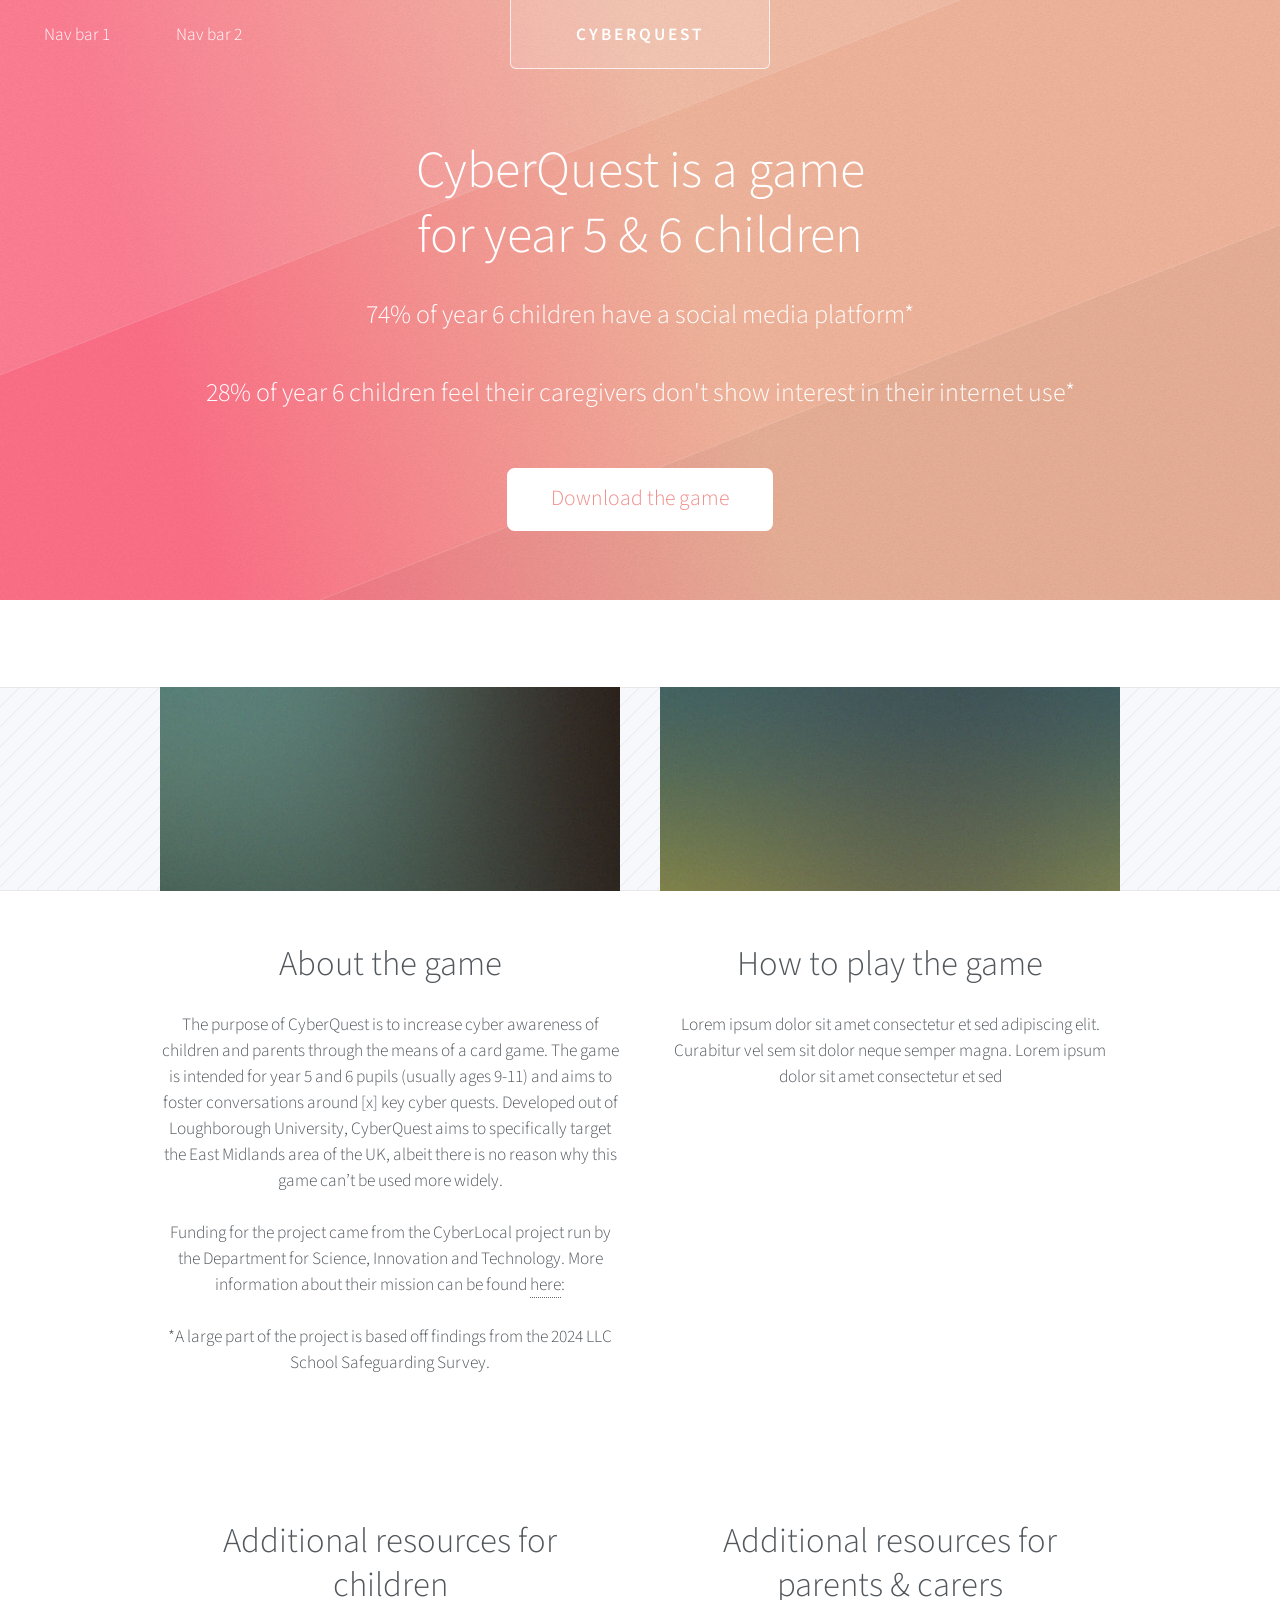
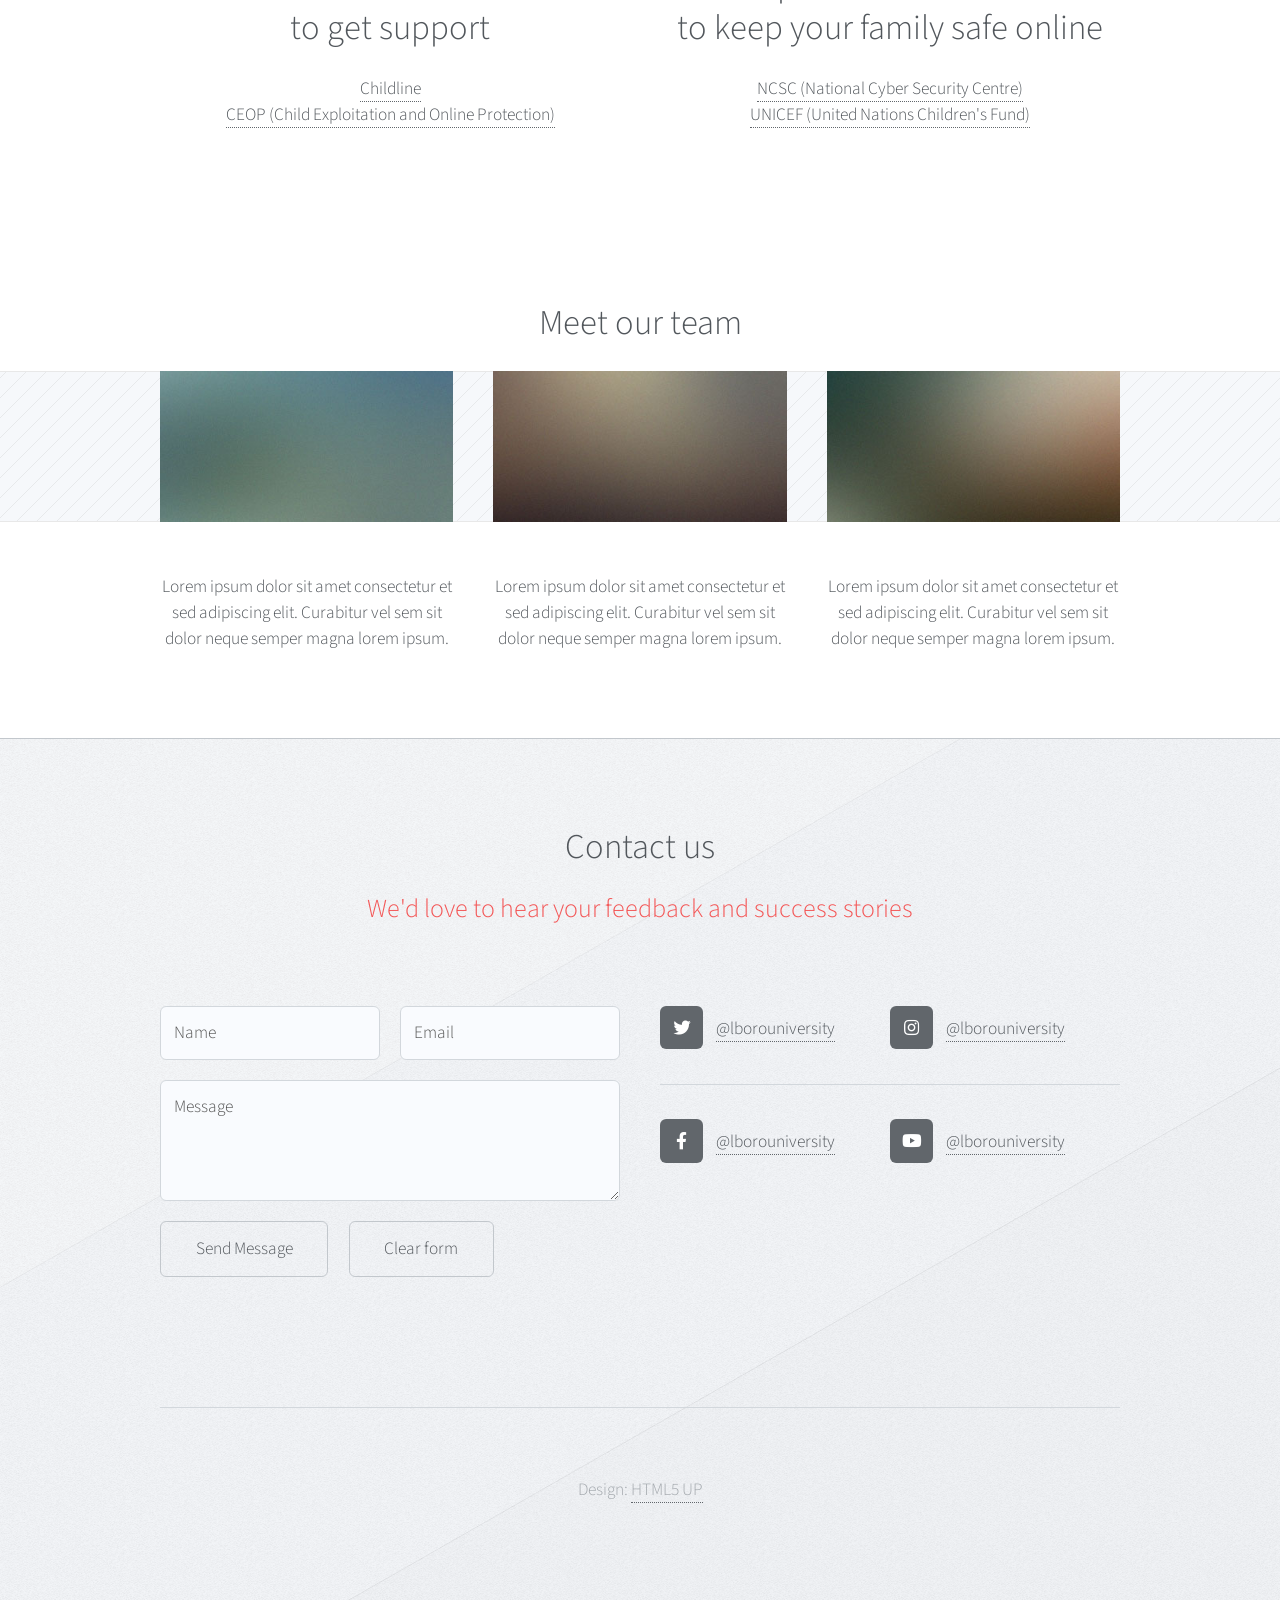
==== index.html @ d6e843e2 "V1" ====
<!DOCTYPE HTML>
<!--
	Telephasic by HTML5 UP
	html5up.net | @ajlkn
	Free for personal and commercial use under the CCA 3.0 license (html5up.net/license)
-->
<html>
	<head>
		<title>CyberQuest</title>
		<meta charset="utf-8" />
		<meta name="viewport" content="width=device-width, initial-scale=1, user-scalable=no" />
		<link rel="stylesheet" href="assets/css/main.css" />
	</head>
	<body class="homepage is-preload">
		<div id="page-wrapper">

			<!-- Header -->
				<div id="header-wrapper">
					<div id="header" class="container">

						<!-- Logo -->
							<h1 id="logo"><a href="index.html">CyberQuest</a></h1>

						<!-- Nav -->
							<nav id="nav">
								<ul>

									<li><a href="left-sidebar.html">Nav bar 1</a></li>
									<li><a href="no-sidebar.html">Nav bar 2</a></li>
								</ul>
							</nav>

					</div>

					<!-- Hero -->
						<section id="hero" class="container">
							<header>
								<h2>CyberQuest is a game
								<br />
								for year 5 & 6 children</h2>
							</header>
							<p>74% of year 6 children have a social media platform*
								<br><br>28% of year 6 children feel their caregivers don't show interest in their internet use*
							</p>
							<ul class="actions">
								<li><a href="#" class="button">Download the game</a></li>
							</ul>
						</section>

				</div>

			<!-- Features 1 -->
				<div class="wrapper">
					<div class="container">
						<div class="row">
							<section class="col-6 col-12-narrower feature">
								<div class="image-wrapper first">
									<a href="#" class="image featured first"><img src="images/pic01.jpg" alt="" /></a>
								</div>
								<header>
									<h2>About the game</h2>
								</header>
								<p>The purpose of CyberQuest is to increase cyber awareness of children and parents through the means of a card game. The game is intended for year 5 and 6 pupils (usually ages 9-11) and aims to foster conversations around [x] key cyber quests. Developed out of Loughborough University, CyberQuest aims to specifically target the East Midlands area of the UK, albeit there is no reason why this game can’t be used more widely. 

									<br><br>Funding for the project came from the CyberLocal project run by the Department for Science, Innovation and Technology. More information about their mission can be found <a href="https://www.gov.uk/government/organisations/department-for-science-innovation-and-technology">here</a>: 
									
									<br><br>*A large part of the project is based off findings from the 2024 LLC School Safeguarding Survey.
									<br><br><br><br><br>	
								</p>

							</section>
							<section class="col-6 col-12-narrower feature">
								<div class="image-wrapper">
									<a href="#" class="image featured"><img src="images/pic02.jpg" alt="" /></a>
								</div>
								<header>
									<h2>How to play the game</h2>
								</header>
								<p>Lorem ipsum dolor sit amet consectetur et sed adipiscing elit. Curabitur vel
								sem sit dolor neque semper magna. Lorem ipsum dolor sit amet consectetur et sed
			
							</section>

							<section class="col-6 col-12-narrower feature">
								<header>
									<h2>Additional resources for <br>children <br>to get support</h2>
								</header>
								<p><a href="https://www.childline.org.uk/">Childline</a>
								<br>
									<a href="https://www.ceopeducation.co.uk/">CEOP (Child Exploitation and Online Protection)</a>
							</section>
							<section class="col-6 col-12-narrower feature">
								<header>
									<h2>Additional resources for <br>parents & carers <br>to keep your family safe online</h2>
								</header>
								<p><a href="https://www.ncsc.gov.uk/section/information-for/you-your-family">NCSC (National Cyber Security Centre)</a>
								<br>
									<a href="https://www.unicef.org/parenting/child-care/keep-your-child-safe-online">UNICEF (United Nations Children's Fund)</a>
			
							</section>



						</div>
					</div>
				</div>

		<!-- Features 2 -->
				<div class="wrapper">
					<section class="container">
						<header class="major">
							<h2>Meet our team</h2>
						</header>
						<div class="row features">
							<section class="col-4 col-12-narrower feature">
								<div class="image-wrapper first">
									<a href="#" class="image featured"><img src="images/pic03.jpg" alt="" /></a>
								</div>
								<p>Lorem ipsum dolor sit amet consectetur et sed adipiscing elit. Curabitur
								vel sem sit dolor neque semper magna lorem ipsum.</p>
							</section>
							<section class="col-4 col-12-narrower feature">
								<div class="image-wrapper">
									<a href="#" class="image featured"><img src="images/pic04.jpg" alt="" /></a>
								</div>
								<p>Lorem ipsum dolor sit amet consectetur et sed adipiscing elit. Curabitur
								vel sem sit dolor neque semper magna lorem ipsum.</p>
							</section>
							<section class="col-4 col-12-narrower feature">
								<div class="image-wrapper">
									<a href="#" class="image featured"><img src="images/pic05.jpg" alt="" /></a>
								</div>
								<p>Lorem ipsum dolor sit amet consectetur et sed adipiscing elit. Curabitur
								vel sem sit dolor neque semper magna lorem ipsum.</p>
							</section>
						</div>

					</section>
				</div>



			<!-- Footer -->
				<div id="footer-wrapper">
					<div id="footer" class="container">
						<header class="major">
							<h2>Contact us</h2>
							<p>We'd love to hear your feedback and success stories</p>
						</header>
						<div class="row">
							<section class="col-6 col-12-narrower">
								<form method="post" action="#">
									<div class="row gtr-50">
										<div class="col-6 col-12-mobile">
											<input name="name" placeholder="Name" type="text" />
										</div>
										<div class="col-6 col-12-mobile">
											<input name="email" placeholder="Email" type="text" />
										</div>
										<div class="col-12">
											<textarea name="message" placeholder="Message"></textarea>
										</div>
										<div class="col-12">
											<ul class="actions">
												<li><input type="submit" value="Send Message" /></li>
												<li><input type="reset" value="Clear form" /></li>
											</ul>
										</div>
									</div>
								</form>
							</section>
							<section class="col-6 col-12-narrower">
								<div class="row gtr-0">
									<ul class="divided icons col-6 col-12-mobile">
										<li class="icon brands fa-twitter"><a href="https://x.com/lborouniversity"><span class="extra">twitter.com/</span>@lborouniversity</a></li>
										<li class="icon brands fa-facebook-f"><a href="https://www.facebook.com/lborouniversity"><span class="extra">facebook.com/</span>@lborouniversity</a></li>
									</ul>
									<ul class="divided icons col-6 col-12-mobile">
										<li class="icon brands fa-instagram"><a href="https://www.instagram.com/lborouniversity"><span class="extra">instagram.com/</span>@lborouniversity</a></li>
										<li class="icon brands fa-youtube"><a href="https://www.youtube.com/@lborouniversity"><span class="extra">youtube.com/</span>@lborouniversity</a></li>
									</ul>
								</div>
							</section>
						</div>
					</div>
					<div id="copyright" class="container">
						<ul class="menu">
							<li>Design: <a href="http://html5up.net">HTML5 UP</a></li>
						</ul>
					</div>
				</div>

		</div>

		<!-- Scripts -->
			<script src="assets/js/jquery.min.js"></script>
			<script src="assets/js/jquery.dropotron.min.js"></script>
			<script src="assets/js/browser.min.js"></script>
			<script src="assets/js/breakpoints.min.js"></script>
			<script src="assets/js/util.js"></script>
			<script src="assets/js/main.js"></script>

	</body>
</html>
---- assets/css/main.css ----
@import url("fontawesome-all.min.css");
@import url("https://fonts.googleapis.com/css?family=Source+Sans+Pro:300,300italic,400,400italic,600");

/*
	Telephasic by HTML5 UP
	html5up.net | @ajlkn
	Free for personal and commercial use under the CCA 3.0 license (html5up.net/license)
*/

html, body, div, span, applet, object,
iframe, h1, h2, h3, h4, h5, h6, p, blockquote,
pre, a, abbr, acronym, address, big, cite,
code, del, dfn, em, img, ins, kbd, q, s, samp,
small, strike, strong, sub, sup, tt, var, b,
u, i, center, dl, dt, dd, ol, ul, li, fieldset,
form, label, legend, table, caption, tbody,
tfoot, thead, tr, th, td, article, aside,
canvas, details, embed, figure, figcaption,
footer, header, hgroup, menu, nav, output, ruby,
section, summary, time, mark, audio, video {
	margin: 0;
	padding: 0;
	border: 0;
	font-size: 100%;
	font: inherit;
	vertical-align: baseline;}

article, aside, details, figcaption, figure,
footer, header, hgroup, menu, nav, section {
	display: block;}

body {
	line-height: 1;
}

ol, ul {
	list-style: none;
}

blockquote, q {
	quotes: none;
}

#nav {
    display: flex;
    align-items: center;
}

#logo {
    margin-right: 20px; /* Adjust the space between the logo and nav */
}



	blockquote:before, blockquote:after, q:before, q:after {
		content: '';
		content: none;
	}

table {
	border-collapse: collapse;
	border-spacing: 0;
}

body {
	-webkit-text-size-adjust: none;
}

mark {
	background-color: transparent;
	color: inherit;
}

input::-moz-focus-inner {
	border: 0;
	padding: 0;
}

input, select, textarea {
	-moz-appearance: none;
	-webkit-appearance: none;
	-ms-appearance: none;
	appearance: none;
}

/* Basic */

	@-ms-viewport {
		width: device-width;
	}

	html {
		box-sizing: border-box;
	}

	*, *:before, *:after {
		box-sizing: inherit;
	}

	body {
		background: #f5f7fa;
		font-family: 'Source Sans Pro', sans-serif;
		font-weight: 300;
		color: #52575c;
		line-height: 1.75em;
		font-size: 14pt;
	}

		body.is-preload *, body.is-preload *:before, body.is-preload *:after {
			-moz-animation: none !important;
			-webkit-animation: none !important;
			-ms-animation: none !important;
			animation: none !important;
			-moz-transition: none !important;
			-webkit-transition: none !important;
			-ms-transition: none !important;
			transition: none !important;
		}

	input, textarea, select {
		font-family: 'Source Sans Pro', sans-serif;
		font-weight: 300;
		color: #52575c;
		line-height: 1.75em;
		font-size: 15pt;
	}

	h1, h2, h3, h4, h5, h6 {
		font-weight: 300;
		color: #52575c;
	}

	h1 a, h2 a, h3 a, h4 a, h5 a, h6 a {
		color: inherit;
		text-decoration: none;
	}

	h2 {
		font-size: 2em;
		line-height: 1.25em;
	}

	h3 {
		font-size: 1.5em;
		line-height: 1.5em;
	}

	a {
		-moz-transition: color 0.25s ease-in-out, border-color 0.25s ease-in-out, background-color 0.25s ease-in-out;
		-webkit-transition: color 0.25s ease-in-out, border-color 0.25s ease-in-out, background-color 0.25s ease-in-out;
		-ms-transition: color 0.25s ease-in-out, border-color 0.25s ease-in-out, background-color 0.25s ease-in-out;
		transition: color 0.25s ease-in-out, border-color 0.25s ease-in-out, background-color 0.25s ease-in-out;
		color: inherit;
		text-decoration: none;
		border-bottom: dotted 1px #62676c;
	}

		a:hover {
			color: #f35858;
			border-bottom-color: rgba(255, 255, 255, 0);
		}

	strong, b {
		font-weight: 400;
		color: #42474c;
	}

	em, i {
		font-style: italic;
	}

	sub {
		position: relative;
		top: 0.5em;
		font-size: 0.8em;
	}

	sup {
		position: relative;
		top: -0.5em;
		font-size: 0.8em;
	}

	hr {
		border: 0;
		border-top: solid 1px #c2c7cc;
	}

	blockquote {
		border-left: solid 0.5em #c2c7cc;
		padding: 1em 0 1em 2em;
		font-style: italic;
	}

	p, ul, ol, dl, table {
		margin-bottom: 1.5em;
	}

	br.clear {
		clear: both;
	}

	.features {
		margin-bottom: 1.5em;
	}

	.feature {
		text-align: center;
	}

/* Sections/Article */

	section, article {
		margin-bottom: 3em;
	}

	section > :last-child,
	article > :last-child,
	section:last-child,
	article:last-child {
		margin-bottom: 0;
	}

	.row > section, .row > article {
		margin-bottom: 0;
	}

	header {
		margin-bottom: 1.5em;
	}

		header > p {
			display: block;
			color: #f35858;
			padding: 0.75em 0 1em 0;
			font-size: 1.5em;
			line-height: 1.5em;
		}

		header.major {
			text-align: center;
		}

/* Container */

	.container {
		margin: 0 auto;
		max-width: 100%;
		width: 1200px;
	}

		@media screen and (max-width: 1280px) {

			.container {
				width: 960px;
			}

		}

		@media screen and (max-width: 1080px) {

			.container {
				width: 100%;
			}

		}

		@media screen and (max-width: 820px) {

			.container {
				width: 100%;
			}

		}

		@media screen and (max-width: 736px) {

			.container {
				width: 100%;
			}

		}

		@media screen and (max-width: 480px) {

			.container {
				width: 100%;
			}

		}

/* Row */

	.row {
		display: flex;
		flex-wrap: wrap;
		box-sizing: border-box;
		align-items: stretch;
	}

		.row > * {
			box-sizing: border-box;
		}

		.row.gtr-uniform > * > :last-child {
			margin-bottom: 0;
		}

		.row.aln-left {
			justify-content: flex-start;
		}

		.row.aln-center {
			justify-content: center;
		}

		.row.aln-right {
			justify-content: flex-end;
		}

		.row.aln-top {
			align-items: flex-start;
		}

		.row.aln-middle {
			align-items: center;
		}

		.row.aln-bottom {
			align-items: flex-end;
		}

		.row > .imp {
			order: -1;
		}

		.row > .col-1 {
			width: 8.33333%;
		}

		.row > .off-1 {
			margin-left: 8.33333%;
		}

		.row > .col-2 {
			width: 16.66667%;
		}

		.row > .off-2 {
			margin-left: 16.66667%;
		}

		.row > .col-3 {
			width: 25%;
		}

		.row > .off-3 {
			margin-left: 25%;
		}

		.row > .col-4 {
			width: 33.33333%;
		}

		.row > .off-4 {
			margin-left: 33.33333%;
		}

		.row > .col-5 {
			width: 41.66667%;
		}

		.row > .off-5 {
			margin-left: 41.66667%;
		}

		.row > .col-6 {
			width: 50%;
		}

		.row > .off-6 {
			margin-left: 50%;
		}

		.row > .col-7 {
			width: 58.33333%;
		}

		.row > .off-7 {
			margin-left: 58.33333%;
		}

		.row > .col-8 {
			width: 66.66667%;
		}

		.row > .off-8 {
			margin-left: 66.66667%;
		}

		.row > .col-9 {
			width: 75%;
		}

		.row > .off-9 {
			margin-left: 75%;
		}

		.row > .col-10 {
			width: 83.33333%;
		}

		.row > .off-10 {
			margin-left: 83.33333%;
		}

		.row > .col-11 {
			width: 91.66667%;
		}

		.row > .off-11 {
			margin-left: 91.66667%;
		}

		.row > .col-12 {
			width: 100%;
		}

		.row > .off-12 {
			margin-left: 100%;
		}

		.row.gtr-0 {
			margin-top: 0px;
			margin-left: 0px;
		}

			.row.gtr-0 > * {
				padding: 0px 0 0 0px;
			}

			.row.gtr-0.gtr-uniform {
				margin-top: 0px;
			}

				.row.gtr-0.gtr-uniform > * {
					padding-top: 0px;
				}

		.row.gtr-25 {
			margin-top: -12.5px;
			margin-left: -12.5px;
		}

			.row.gtr-25 > * {
				padding: 12.5px 0 0 12.5px;
			}

			.row.gtr-25.gtr-uniform {
				margin-top: -12.5px;
			}

				.row.gtr-25.gtr-uniform > * {
					padding-top: 12.5px;
				}

		.row.gtr-50 {
			margin-top: -25px;
			margin-left: -25px;
		}

			.row.gtr-50 > * {
				padding: 25px 0 0 25px;
			}

			.row.gtr-50.gtr-uniform {
				margin-top: -25px;
			}

				.row.gtr-50.gtr-uniform > * {
					padding-top: 25px;
				}

		.row {
			margin-top: -50px;
			margin-left: -50px;
		}

			.row > * {
				padding: 50px 0 0 50px;
			}

			.row.gtr-uniform {
				margin-top: -50px;
			}

				.row.gtr-uniform > * {
					padding-top: 50px;
				}

		.row.gtr-150 {
			margin-top: -75px;
			margin-left: -75px;
		}

			.row.gtr-150 > * {
				padding: 75px 0 0 75px;
			}

			.row.gtr-150.gtr-uniform {
				margin-top: -75px;
			}

				.row.gtr-150.gtr-uniform > * {
					padding-top: 75px;
				}

		.row.gtr-200 {
			margin-top: -100px;
			margin-left: -100px;
		}

			.row.gtr-200 > * {
				padding: 100px 0 0 100px;
			}

			.row.gtr-200.gtr-uniform {
				margin-top: -100px;
			}

				.row.gtr-200.gtr-uniform > * {
					padding-top: 100px;
				}

		@media screen and (max-width: 1280px) {

			.row {
				display: flex;
				flex-wrap: wrap;
				box-sizing: border-box;
				align-items: stretch;
			}

				.row > * {
					box-sizing: border-box;
				}

				.row.gtr-uniform > * > :last-child {
					margin-bottom: 0;
				}

				.row.aln-left {
					justify-content: flex-start;
				}

				.row.aln-center {
					justify-content: center;
				}

				.row.aln-right {
					justify-content: flex-end;
				}

				.row.aln-top {
					align-items: flex-start;
				}

				.row.aln-middle {
					align-items: center;
				}

				.row.aln-bottom {
					align-items: flex-end;
				}

				.row > .imp-normal {
					order: -1;
				}

				.row > .col-1-normal {
					width: 8.33333%;
				}

				.row > .off-1-normal {
					margin-left: 8.33333%;
				}

				.row > .col-2-normal {
					width: 16.66667%;
				}

				.row > .off-2-normal {
					margin-left: 16.66667%;
				}

				.row > .col-3-normal {
					width: 25%;
				}

				.row > .off-3-normal {
					margin-left: 25%;
				}

				.row > .col-4-normal {
					width: 33.33333%;
				}

				.row > .off-4-normal {
					margin-left: 33.33333%;
				}

				.row > .col-5-normal {
					width: 41.66667%;
				}

				.row > .off-5-normal {
					margin-left: 41.66667%;
				}

				.row > .col-6-normal {
					width: 50%;
				}

				.row > .off-6-normal {
					margin-left: 50%;
				}

				.row > .col-7-normal {
					width: 58.33333%;
				}

				.row > .off-7-normal {
					margin-left: 58.33333%;
				}

				.row > .col-8-normal {
					width: 66.66667%;
				}

				.row > .off-8-normal {
					margin-left: 66.66667%;
				}

				.row > .col-9-normal {
					width: 75%;
				}

				.row > .off-9-normal {
					margin-left: 75%;
				}

				.row > .col-10-normal {
					width: 83.33333%;
				}

				.row > .off-10-normal {
					margin-left: 83.33333%;
				}

				.row > .col-11-normal {
					width: 91.66667%;
				}

				.row > .off-11-normal {
					margin-left: 91.66667%;
				}

				.row > .col-12-normal {
					width: 100%;
				}

				.row > .off-12-normal {
					margin-left: 100%;
				}

				.row.gtr-0 {
					margin-top: 0px;
					margin-left: 0px;
				}

					.row.gtr-0 > * {
						padding: 0px 0 0 0px;
					}

					.row.gtr-0.gtr-uniform {
						margin-top: 0px;
					}

						.row.gtr-0.gtr-uniform > * {
							padding-top: 0px;
						}

				.row.gtr-25 {
					margin-top: -10px;
					margin-left: -10px;
				}

					.row.gtr-25 > * {
						padding: 10px 0 0 10px;
					}

					.row.gtr-25.gtr-uniform {
						margin-top: -10px;
					}

						.row.gtr-25.gtr-uniform > * {
							padding-top: 10px;
						}

				.row.gtr-50 {
					margin-top: -20px;
					margin-left: -20px;
				}

					.row.gtr-50 > * {
						padding: 20px 0 0 20px;
					}

					.row.gtr-50.gtr-uniform {
						margin-top: -20px;
					}

						.row.gtr-50.gtr-uniform > * {
							padding-top: 20px;
						}

				.row {
					margin-top: -40px;
					margin-left: -40px;
				}

					.row > * {
						padding: 40px 0 0 40px;
					}

					.row.gtr-uniform {
						margin-top: -40px;
					}

						.row.gtr-uniform > * {
							padding-top: 40px;
						}

				.row.gtr-150 {
					margin-top: -60px;
					margin-left: -60px;
				}

					.row.gtr-150 > * {
						padding: 60px 0 0 60px;
					}

					.row.gtr-150.gtr-uniform {
						margin-top: -60px;
					}

						.row.gtr-150.gtr-uniform > * {
							padding-top: 60px;
						}

				.row.gtr-200 {
					margin-top: -80px;
					margin-left: -80px;
				}

					.row.gtr-200 > * {
						padding: 80px 0 0 80px;
					}

					.row.gtr-200.gtr-uniform {
						margin-top: -80px;
					}

						.row.gtr-200.gtr-uniform > * {
							padding-top: 80px;
						}

		}

		@media screen and (max-width: 1080px) {

			.row {
				display: flex;
				flex-wrap: wrap;
				box-sizing: border-box;
				align-items: stretch;
			}

				.row > * {
					box-sizing: border-box;
				}

				.row.gtr-uniform > * > :last-child {
					margin-bottom: 0;
				}

				.row.aln-left {
					justify-content: flex-start;
				}

				.row.aln-center {
					justify-content: center;
				}

				.row.aln-right {
					justify-content: flex-end;
				}

				.row.aln-top {
					align-items: flex-start;
				}

				.row.aln-middle {
					align-items: center;
				}

				.row.aln-bottom {
					align-items: flex-end;
				}

				.row > .imp-narrow {
					order: -1;
				}

				.row > .col-1-narrow {
					width: 8.33333%;
				}

				.row > .off-1-narrow {
					margin-left: 8.33333%;
				}

				.row > .col-2-narrow {
					width: 16.66667%;
				}

				.row > .off-2-narrow {
					margin-left: 16.66667%;
				}

				.row > .col-3-narrow {
					width: 25%;
				}

				.row > .off-3-narrow {
					margin-left: 25%;
				}

				.row > .col-4-narrow {
					width: 33.33333%;
				}

				.row > .off-4-narrow {
					margin-left: 33.33333%;
				}

				.row > .col-5-narrow {
					width: 41.66667%;
				}

				.row > .off-5-narrow {
					margin-left: 41.66667%;
				}

				.row > .col-6-narrow {
					width: 50%;
				}

				.row > .off-6-narrow {
					margin-left: 50%;
				}

				.row > .col-7-narrow {
					width: 58.33333%;
				}

				.row > .off-7-narrow {
					margin-left: 58.33333%;
				}

				.row > .col-8-narrow {
					width: 66.66667%;
				}

				.row > .off-8-narrow {
					margin-left: 66.66667%;
				}

				.row > .col-9-narrow {
					width: 75%;
				}

				.row > .off-9-narrow {
					margin-left: 75%;
				}

				.row > .col-10-narrow {
					width: 83.33333%;
				}

				.row > .off-10-narrow {
					margin-left: 83.33333%;
				}

				.row > .col-11-narrow {
					width: 91.66667%;
				}

				.row > .off-11-narrow {
					margin-left: 91.66667%;
				}

				.row > .col-12-narrow {
					width: 100%;
				}

				.row > .off-12-narrow {
					margin-left: 100%;
				}

				.row.gtr-0 {
					margin-top: 0px;
					margin-left: 0px;
				}

					.row.gtr-0 > * {
						padding: 0px 0 0 0px;
					}

					.row.gtr-0.gtr-uniform {
						margin-top: 0px;
					}

						.row.gtr-0.gtr-uniform > * {
							padding-top: 0px;
						}

				.row.gtr-25 {
					margin-top: -10px;
					margin-left: -10px;
				}

					.row.gtr-25 > * {
						padding: 10px 0 0 10px;
					}

					.row.gtr-25.gtr-uniform {
						margin-top: -10px;
					}

						.row.gtr-25.gtr-uniform > * {
							padding-top: 10px;
						}

				.row.gtr-50 {
					margin-top: -20px;
					margin-left: -20px;
				}

					.row.gtr-50 > * {
						padding: 20px 0 0 20px;
					}

					.row.gtr-50.gtr-uniform {
						margin-top: -20px;
					}

						.row.gtr-50.gtr-uniform > * {
							padding-top: 20px;
						}

				.row {
					margin-top: -40px;
					margin-left: -40px;
				}

					.row > * {
						padding: 40px 0 0 40px;
					}

					.row.gtr-uniform {
						margin-top: -40px;
					}

						.row.gtr-uniform > * {
							padding-top: 40px;
						}

				.row.gtr-150 {
					margin-top: -60px;
					margin-left: -60px;
				}

					.row.gtr-150 > * {
						padding: 60px 0 0 60px;
					}

					.row.gtr-150.gtr-uniform {
						margin-top: -60px;
					}

						.row.gtr-150.gtr-uniform > * {
							padding-top: 60px;
						}

				.row.gtr-200 {
					margin-top: -80px;
					margin-left: -80px;
				}

					.row.gtr-200 > * {
						padding: 80px 0 0 80px;
					}

					.row.gtr-200.gtr-uniform {
						margin-top: -80px;
					}

						.row.gtr-200.gtr-uniform > * {
							padding-top: 80px;
						}

		}

		@media screen and (max-width: 820px) {

			.row {
				display: flex;
				flex-wrap: wrap;
				box-sizing: border-box;
				align-items: stretch;
			}

				.row > * {
					box-sizing: border-box;
				}

				.row.gtr-uniform > * > :last-child {
					margin-bottom: 0;
				}

				.row.aln-left {
					justify-content: flex-start;
				}

				.row.aln-center {
					justify-content: center;
				}

				.row.aln-right {
					justify-content: flex-end;
				}

				.row.aln-top {
					align-items: flex-start;
				}

				.row.aln-middle {
					align-items: center;
				}

				.row.aln-bottom {
					align-items: flex-end;
				}

				.row > .imp-narrower {
					order: -1;
				}

				.row > .col-1-narrower {
					width: 8.33333%;
				}

				.row > .off-1-narrower {
					margin-left: 8.33333%;
				}

				.row > .col-2-narrower {
					width: 16.66667%;
				}

				.row > .off-2-narrower {
					margin-left: 16.66667%;
				}

				.row > .col-3-narrower {
					width: 25%;
				}

				.row > .off-3-narrower {
					margin-left: 25%;
				}

				.row > .col-4-narrower {
					width: 33.33333%;
				}

				.row > .off-4-narrower {
					margin-left: 33.33333%;
				}

				.row > .col-5-narrower {
					width: 41.66667%;
				}

				.row > .off-5-narrower {
					margin-left: 41.66667%;
				}

				.row > .col-6-narrower {
					width: 50%;
				}

				.row > .off-6-narrower {
					margin-left: 50%;
				}

				.row > .col-7-narrower {
					width: 58.33333%;
				}

				.row > .off-7-narrower {
					margin-left: 58.33333%;
				}

				.row > .col-8-narrower {
					width: 66.66667%;
				}

				.row > .off-8-narrower {
					margin-left: 66.66667%;
				}

				.row > .col-9-narrower {
					width: 75%;
				}

				.row > .off-9-narrower {
					margin-left: 75%;
				}

				.row > .col-10-narrower {
					width: 83.33333%;
				}

				.row > .off-10-narrower {
					margin-left: 83.33333%;
				}

				.row > .col-11-narrower {
					width: 91.66667%;
				}

				.row > .off-11-narrower {
					margin-left: 91.66667%;
				}

				.row > .col-12-narrower {
					width: 100%;
				}

				.row > .off-12-narrower {
					margin-left: 100%;
				}

				.row.gtr-0 {
					margin-top: 0px;
					margin-left: 0px;
				}

					.row.gtr-0 > * {
						padding: 0px 0 0 0px;
					}

					.row.gtr-0.gtr-uniform {
						margin-top: 0px;
					}

						.row.gtr-0.gtr-uniform > * {
							padding-top: 0px;
						}

				.row.gtr-25 {
					margin-top: -7.5px;
					margin-left: -7.5px;
				}

					.row.gtr-25 > * {
						padding: 7.5px 0 0 7.5px;
					}

					.row.gtr-25.gtr-uniform {
						margin-top: -7.5px;
					}

						.row.gtr-25.gtr-uniform > * {
							padding-top: 7.5px;
						}

				.row.gtr-50 {
					margin-top: -15px;
					margin-left: -15px;
				}

					.row.gtr-50 > * {
						padding: 15px 0 0 15px;
					}

					.row.gtr-50.gtr-uniform {
						margin-top: -15px;
					}

						.row.gtr-50.gtr-uniform > * {
							padding-top: 15px;
						}

				.row {
					margin-top: -30px;
					margin-left: -30px;
				}

					.row > * {
						padding: 30px 0 0 30px;
					}

					.row.gtr-uniform {
						margin-top: -30px;
					}

						.row.gtr-uniform > * {
							padding-top: 30px;
						}

				.row.gtr-150 {
					margin-top: -45px;
					margin-left: -45px;
				}

					.row.gtr-150 > * {
						padding: 45px 0 0 45px;
					}

					.row.gtr-150.gtr-uniform {
						margin-top: -45px;
					}

						.row.gtr-150.gtr-uniform > * {
							padding-top: 45px;
						}

				.row.gtr-200 {
					margin-top: -60px;
					margin-left: -60px;
				}

					.row.gtr-200 > * {
						padding: 60px 0 0 60px;
					}

					.row.gtr-200.gtr-uniform {
						margin-top: -60px;
					}

						.row.gtr-200.gtr-uniform > * {
							padding-top: 60px;
						}

		}

		@media screen and (max-width: 736px) {

			.row {
				display: flex;
				flex-wrap: wrap;
				box-sizing: border-box;
				align-items: stretch;
			}

				.row > * {
					box-sizing: border-box;
				}

				.row.gtr-uniform > * > :last-child {
					margin-bottom: 0;
				}

				.row.aln-left {
					justify-content: flex-start;
				}

				.row.aln-center {
					justify-content: center;
				}

				.row.aln-right {
					justify-content: flex-end;
				}

				.row.aln-top {
					align-items: flex-start;
				}

				.row.aln-middle {
					align-items: center;
				}

				.row.aln-bottom {
					align-items: flex-end;
				}

				.row > .imp-mobile {
					order: -1;
				}

				.row > .col-1-mobile {
					width: 8.33333%;
				}

				.row > .off-1-mobile {
					margin-left: 8.33333%;
				}

				.row > .col-2-mobile {
					width: 16.66667%;
				}

				.row > .off-2-mobile {
					margin-left: 16.66667%;
				}

				.row > .col-3-mobile {
					width: 25%;
				}

				.row > .off-3-mobile {
					margin-left: 25%;
				}

				.row > .col-4-mobile {
					width: 33.33333%;
				}

				.row > .off-4-mobile {
					margin-left: 33.33333%;
				}

				.row > .col-5-mobile {
					width: 41.66667%;
				}

				.row > .off-5-mobile {
					margin-left: 41.66667%;
				}

				.row > .col-6-mobile {
					width: 50%;
				}

				.row > .off-6-mobile {
					margin-left: 50%;
				}

				.row > .col-7-mobile {
					width: 58.33333%;
				}

				.row > .off-7-mobile {
					margin-left: 58.33333%;
				}

				.row > .col-8-mobile {
					width: 66.66667%;
				}

				.row > .off-8-mobile {
					margin-left: 66.66667%;
				}

				.row > .col-9-mobile {
					width: 75%;
				}

				.row > .off-9-mobile {
					margin-left: 75%;
				}

				.row > .col-10-mobile {
					width: 83.33333%;
				}

				.row > .off-10-mobile {
					margin-left: 83.33333%;
				}

				.row > .col-11-mobile {
					width: 91.66667%;
				}

				.row > .off-11-mobile {
					margin-left: 91.66667%;
				}

				.row > .col-12-mobile {
					width: 100%;
				}

				.row > .off-12-mobile {
					margin-left: 100%;
				}

				.row.gtr-0 {
					margin-top: 0px;
					margin-left: 0px;
				}

					.row.gtr-0 > * {
						padding: 0px 0 0 0px;
					}

					.row.gtr-0.gtr-uniform {
						margin-top: 0px;
					}

						.row.gtr-0.gtr-uniform > * {
							padding-top: 0px;
						}

				.row.gtr-25 {
					margin-top: -5px;
					margin-left: -5px;
				}

					.row.gtr-25 > * {
						padding: 5px 0 0 5px;
					}

					.row.gtr-25.gtr-uniform {
						margin-top: -5px;
					}

						.row.gtr-25.gtr-uniform > * {
							padding-top: 5px;
						}

				.row.gtr-50 {
					margin-top: -10px;
					margin-left: -10px;
				}

					.row.gtr-50 > * {
						padding: 10px 0 0 10px;
					}

					.row.gtr-50.gtr-uniform {
						margin-top: -10px;
					}

						.row.gtr-50.gtr-uniform > * {
							padding-top: 10px;
						}

				.row {
					margin-top: -20px;
					margin-left: -20px;
				}

					.row > * {
						padding: 20px 0 0 20px;
					}

					.row.gtr-uniform {
						margin-top: -20px;
					}

						.row.gtr-uniform > * {
							padding-top: 20px;
						}

				.row.gtr-150 {
					margin-top: -30px;
					margin-left: -30px;
				}

					.row.gtr-150 > * {
						padding: 30px 0 0 30px;
					}

					.row.gtr-150.gtr-uniform {
						margin-top: -30px;
					}

						.row.gtr-150.gtr-uniform > * {
							padding-top: 30px;
						}

				.row.gtr-200 {
					margin-top: -40px;
					margin-left: -40px;
				}

					.row.gtr-200 > * {
						padding: 40px 0 0 40px;
					}

					.row.gtr-200.gtr-uniform {
						margin-top: -40px;
					}

						.row.gtr-200.gtr-uniform > * {
							padding-top: 40px;
						}

		}

		@media screen and (max-width: 480px) {

			.row {
				display: flex;
				flex-wrap: wrap;
				box-sizing: border-box;
				align-items: stretch;
			}

				.row > * {
					box-sizing: border-box;
				}

				.row.gtr-uniform > * > :last-child {
					margin-bottom: 0;
				}

				.row.aln-left {
					justify-content: flex-start;
				}

				.row.aln-center {
					justify-content: center;
				}

				.row.aln-right {
					justify-content: flex-end;
				}

				.row.aln-top {
					align-items: flex-start;
				}

				.row.aln-middle {
					align-items: center;
				}

				.row.aln-bottom {
					align-items: flex-end;
				}

				.row > .imp-mobilep {
					order: -1;
				}

				.row > .col-1-mobilep {
					width: 8.33333%;
				}

				.row > .off-1-mobilep {
					margin-left: 8.33333%;
				}

				.row > .col-2-mobilep {
					width: 16.66667%;
				}

				.row > .off-2-mobilep {
					margin-left: 16.66667%;
				}

				.row > .col-3-mobilep {
					width: 25%;
				}

				.row > .off-3-mobilep {
					margin-left: 25%;
				}

				.row > .col-4-mobilep {
					width: 33.33333%;
				}

				.row > .off-4-mobilep {
					margin-left: 33.33333%;
				}

				.row > .col-5-mobilep {
					width: 41.66667%;
				}

				.row > .off-5-mobilep {
					margin-left: 41.66667%;
				}

				.row > .col-6-mobilep {
					width: 50%;
				}

				.row > .off-6-mobilep {
					margin-left: 50%;
				}

				.row > .col-7-mobilep {
					width: 58.33333%;
				}

				.row > .off-7-mobilep {
					margin-left: 58.33333%;
				}

				.row > .col-8-mobilep {
					width: 66.66667%;
				}

				.row > .off-8-mobilep {
					margin-left: 66.66667%;
				}

				.row > .col-9-mobilep {
					width: 75%;
				}

				.row > .off-9-mobilep {
					margin-left: 75%;
				}

				.row > .col-10-mobilep {
					width: 83.33333%;
				}

				.row > .off-10-mobilep {
					margin-left: 83.33333%;
				}

				.row > .col-11-mobilep {
					width: 91.66667%;
				}

				.row > .off-11-mobilep {
					margin-left: 91.66667%;
				}

				.row > .col-12-mobilep {
					width: 100%;
				}

				.row > .off-12-mobilep {
					margin-left: 100%;
				}

				.row.gtr-0 {
					margin-top: 0px;
					margin-left: 0px;
				}

					.row.gtr-0 > * {
						padding: 0px 0 0 0px;
					}

					.row.gtr-0.gtr-uniform {
						margin-top: 0px;
					}

						.row.gtr-0.gtr-uniform > * {
							padding-top: 0px;
						}

				.row.gtr-25 {
					margin-top: -5px;
					margin-left: -5px;
				}

					.row.gtr-25 > * {
						padding: 5px 0 0 5px;
					}

					.row.gtr-25.gtr-uniform {
						margin-top: -5px;
					}

						.row.gtr-25.gtr-uniform > * {
							padding-top: 5px;
						}

				.row.gtr-50 {
					margin-top: -10px;
					margin-left: -10px;
				}

					.row.gtr-50 > * {
						padding: 10px 0 0 10px;
					}

					.row.gtr-50.gtr-uniform {
						margin-top: -10px;
					}

						.row.gtr-50.gtr-uniform > * {
							padding-top: 10px;
						}

				.row {
					margin-top: -20px;
					margin-left: -20px;
				}

					.row > * {
						padding: 20px 0 0 20px;
					}

					.row.gtr-uniform {
						margin-top: -20px;
					}

						.row.gtr-uniform > * {
							padding-top: 20px;
						}

				.row.gtr-150 {
					margin-top: -30px;
					margin-left: -30px;
				}

					.row.gtr-150 > * {
						padding: 30px 0 0 30px;
					}

					.row.gtr-150.gtr-uniform {
						margin-top: -30px;
					}

						.row.gtr-150.gtr-uniform > * {
							padding-top: 30px;
						}

				.row.gtr-200 {
					margin-top: -40px;
					margin-left: -40px;
				}

					.row.gtr-200 > * {
						padding: 40px 0 0 40px;
					}

					.row.gtr-200.gtr-uniform {
						margin-top: -40px;
					}

						.row.gtr-200.gtr-uniform > * {
							padding-top: 40px;
						}

		}

/* Image */

	.image {
		-moz-transition: opacity 0.25s ease-in-out;
		-webkit-transition: opacity 0.25s ease-in-out;
		-ms-transition: opacity 0.25s ease-in-out;
		transition: opacity 0.25s ease-in-out;
		display: inline-block;
		outline: 0;
		border: 0;
	}

		.image img {
			display: block;
			width: 100%;
		}

		.image.fit {
			display: block;
			width: 100%;
		}

		.image.featured {
			display: block;
			width: 100%;
			margin: 0 0 3em 0;
		}

		.image.left {
			float: left;
			margin: 0 2em 2em 0;
		}

		.image.centered {
			display: block;
			margin: 0 0 3em 0;
		}

			.image.centered img {
				margin: 0 auto;
				width: auto;
			}

	a.image:hover {
		opacity: 0.85;
	}

/* List */

	ul {
		list-style: disc;
		padding-left: 1em;
	}

		ul li {
			padding-left: 0.5em;
		}

	ol {
		list-style: decimal;
		padding-left: 1.25em;
	}

		ol li {
			padding-left: 0.25em;
		}

/* Actions */

	ul.actions {
		padding-top: 1em;
		list-style: none;
		padding-left: 0;
	}

		ul.actions.major {
			text-align: center;
		}

		ul.actions li {
			display: inline-block;
			margin-left: 1em;
			padding-left: 0;
		}

			ul.actions li:first-child {
				margin-left: 0;
			}

/* Divided */

	ul.divided {
		list-style: none;
		padding-left: 0;
	}

		ul.divided li {
			border-top: solid 1px #d2d7dc;
			padding-top: 2em;
			margin-top: 2em;
			padding-left: 0;
		}

			ul.divided li:first-child {
				padding-top: 0;
				margin-top: 0;
				border-top: 0;
			}

/* Icons */

	ul.icons {
		list-style: none;
		padding-left: 0;
	}

		ul.icons li {
			padding-left: 0;
		}

			ul.icons li:before {
				display: inline-block;
				color: #fff;
				background: #61666b;
				width: 2.5em;
				height: 2.5em;
				border-radius: 0.35em;
				text-align: center;
				line-height: 2.5em;
				margin-right: 0.75em;
			}

/* Menu */

	ul.menu {
		list-style: none;
		padding-left: 0;
	}

		ul.menu li {
			display: inline-block;
			border-left: solid 1px #d2d7dc;
			padding-left: 1em;
			margin-left: 1em;
		}

			ul.menu li:first-child {
				border-left: 0;
				padding-left: 0;
				margin-left: 0;
			}

/* Form */

	form .actions {
		padding-top: 0;
	}

	form label {
		display: block;
		font-weight: 300;
		color: #52575c;
		margin: 0 0 0.5em 0;
	}

	form input[type="text"],
	form input[type="email"],
	form input[type="password"],
	form select,
	form textarea {
		-moz-transition: background-color 0.25s ease-in-out;
		-webkit-transition: background-color 0.25s ease-in-out;
		-ms-transition: background-color 0.25s ease-in-out;
		transition: background-color 0.25s ease-in-out;
		-webkit-appearance: none;
		display: block;
		background: #f9fbfe;
		border: solid 1px #d2d7dc;
		border-radius: 0.35em;
		width: 100%;
		line-height: 1.5em;
		padding: 0.75em;
	}

		form input[type="text"]:focus,
		form input[type="email"]:focus,
		form input[type="password"]:focus,
		form select:focus,
		form textarea:focus {
			background: #fff;
		}

	form textarea {
		min-height: 7em;
	}

	form ::-webkit-input-placeholder {
		color: #555 !important;
	}

	form :-moz-placeholder {
		color: #555 !important;
	}

	form ::-moz-placeholder {
		color: #555 !important;
	}

	form :-ms-input-placeholder {
		color: #555 !important;
	}

	form ::-moz-focus-inner {
		border: 0;
	}

/* Table */

	table {
		width: 100%;
	}

		table.default {
			width: 100%;
		}

			table.default tbody tr {
				border-top: solid 1px #D2D7DC;
			}

				table.default tbody tr:nth-child(2n+1) {
					background: #f9fbfe;
				}

			table.default td {
				padding: 0.5em 1em 0.5em 1em;
			}

			table.default th {
				text-align: left;
				font-weight: 400;
				padding: 0.5em 1em 0.5em 1em;
			}

			table.default tfoot {
				border-top: solid 1px #D2D7DC;
			}

/* Button */

	input[type="button"],
	input[type="submit"],
	input[type="reset"],
	button,
	.button {
		-moz-transition: color 0.25s ease-in-out, border-color 0.25s ease-in-out, background-color 0.25s ease-in-out;
		-webkit-transition: color 0.25s ease-in-out, border-color 0.25s ease-in-out, background-color 0.25s ease-in-out;
		-ms-transition: color 0.25s ease-in-out, border-color 0.25s ease-in-out, background-color 0.25s ease-in-out;
		transition: color 0.25s ease-in-out, border-color 0.25s ease-in-out, background-color 0.25s ease-in-out;
		display: inline-block;
		color: inherit;
		background: none;
		text-decoration: none;
		border: solid 1px #c2c7cc;
		border-radius: 0.35em;
		padding: 0.8em 2em 0.8em 2em;
		cursor: pointer;
		outline: 0;
	}

		input[type="button"]:hover,
		input[type="submit"]:hover,
		input[type="reset"]:hover,
		button:hover,
		.button:hover {
			color: #f35858;
			border-color: rgba(243, 88, 88, 0.5);
		}

/* Icons */

	.icon {
		text-decoration: none;
		text-decoration: none;
	}

		.icon:before {
			-moz-osx-font-smoothing: grayscale;
			-webkit-font-smoothing: antialiased;
			display: inline-block;
			font-style: normal;
			font-variant: normal;
			text-rendering: auto;
			line-height: 1;
			text-transform: none !important;
			font-family: 'Font Awesome 5 Free';
			font-weight: 400;
		}

		.icon:before {
			line-height: inherit;
		}

		.icon > .label {
			display: none;
		}

		.icon.solid:before {
			font-weight: 900;
		}

		.icon.brands:before {
			font-family: 'Font Awesome 5 Brands';
		}

/* Wrappers */

	.wrapper {
		position: relative;
		background: #fff;
		overflow-x: hidden;
		padding: 6em 0 6em 0;
	}

	.image-wrapper {
		position: relative;
	}

		.image-wrapper .image {
			position: relative;
			z-index: 2;
		}

		.image-wrapper.first:before {
			content: '';
			display: block;
			width: 2000%;
			height: 100%;
			position: absolute;
			left: -1000%;
			top: 0;
			z-index: 1;
			box-shadow: inset 0px 0px 0px 1px #e8e8e8;
			background: #f6f8fb url("images/image-wrapper.svg");
		}

	#header-wrapper {
		position: relative;
		padding: 4em 0 2em 0;
		background-image: url("images/header.svg");
		background-image: url("images/overlay.png"), url("images/header.svg"), -moz-linear-gradient(75deg, #FF7088 15%, #F2B69D 55%);
		background-image: url("images/overlay.png"), url("images/header.svg"), -webkit-linear-gradient(75deg, #FF7088 15%, #F2B69D 55%);
		background-image: url("images/overlay.png"), url("images/header.svg"), -ms-linear-gradient(75deg, #FF7088 15%, #F2B69D 55%);
		background-image: url("images/overlay.png"), url("images/header.svg"), linear-gradient(75deg, #FF7088 15%, #F2B69D 55%);
		background-color: #f08c89;
		background-size: 100% 620%;
		background-size: 128px 128px, 100% 620%, auto;
		background-repeat: repeat, no-repeat, no-repeat;
	}

	.homepage #header-wrapper {
		padding: 10em 0 6em 0;
		background-size: 128px 128px, 100% 100%, auto;
	}

	#promo-wrapper {
		position: relative;
		background-image: url("images/overlay.png"), url("../../images/promo.jpg");
		background-size: 192px 192px, cover;
		background-position: top left, center center;
		color: #fff;
		text-align: center;
		padding: 6em 0 6em 0;
	}

	#footer-wrapper {
		-webkit-transform: translate3d(0, 0, 0);
		position: relative;
		border-top: solid 1px #c2c7cc;
		padding: 6em 0 6em 0;
		background-image: url("images/overlay.png"), url("images/footer.svg");
		background-size: 128px 128px,				100% 100%;
	}

/* Header */

	#logo {
		position: absolute;
		z-index: 1;
		top: 0;
		left: 50%;
		width: 15em;
		margin-left: -7.5em;
	}

		#logo a {
			display: block;
			width: 100%;
			height: 4em;
			line-height: 4em;
			background: rgba(255, 255, 255, 0.15);
			border: solid 1px;
			border-color: #fff;
			border-color: rgba(255, 255, 255, 0.75);
			border-top: 0;
			border-radius: 0 0 0.35em 0.35em;
			color: #fff;
			display: inline-block;
			font-weight: 600;
			letter-spacing: 3px;
			text-align: center;
			text-transform: uppercase;
		}

	#nav {
		text-align: center;
		position: absolute;
		top: 0;
		left: 0;
		width: 100%;
		height: 4em;
		line-height: 4em;
	}

		#nav > ul {
			margin: 0;
		}

			#nav > ul > li {
				display: inline-block;
				margin-left: 1em;
			}

				#nav > ul > li > ul {
					display: none;
				}

				#nav > ul > li > span, #nav > ul > li > a {
					color: #fff;
					text-decoration: none;
					outline: 0;
					border: 0;
					border: solid 1px rgba(255, 255, 255, 0);
					border-radius: 0.35em;
					padding: 0.3em 1em 0.3em 1em;
					-moz-transition: border-color 0.25s ease-in-out, background-color 0.25s ease-in-out;
					-webkit-transition: border-color 0.25s ease-in-out, background-color 0.25s ease-in-out;
					-o-transition: border-color 0.25s ease-in-out, background-color 0.25s ease-in-out;
					-ms-transition: border-color 0.25s ease-in-out, background-color 0.25s ease-in-out;
					transition: border-color 0.25s ease-in-out, background-color 0.25s ease-in-out;
				}

				#nav > ul > li.active > span, #nav > ul > li.active > a {
					border-color: rgba(255, 255, 255, 0.75);
					background-color: rgba(255, 255, 255, 0.15);
					color: #fff;
				}

				#nav > ul > li:first-child {
					margin-left: 0;
				}

				#nav > ul > li.break {
					margin-left: 20em;
				}

	.dropotron {
		text-align: left;
		line-height: 2em;
		border-radius: 0.35em;
		min-width: 12em;
		background: #fff;
		line-height: 1em;
		padding: 0.85em 0 0.85em 0;
		box-shadow: 0px 1px 3px 0px rgba(0, 0, 0, 0.25);
		margin-top: -0.8em;
		list-style: none;
	}

		.dropotron a, .dropotron span {
			display: block;
			padding: 0.65em 1em 0.65em 1em;
			border-top: solid 1px #e8e8e8;
			border-bottom: 0;
		}

		.dropotron li {
			padding-left: 0;
		}

			.dropotron li:first-child > a, .dropotron li:first-child > span {
				border-top: 0;
			}

			.dropotron li.active > a, .dropotron li.active > span {
				color: #f35858;
			}

		.dropotron.level-0 {
			font-size: 0.9em;
			margin-top: 0;
		}

			.dropotron.level-0:before {
				content: '';
				position: absolute;
				top: -1em;
				width: 1em;
				height: 1em;
				border-bottom: solid 0.5em #fff;
				border-left: solid 0.5em rgba(255, 255, 255, 0);
				border-right: solid 0.5em rgba(255, 255, 255, 0);
			}

			.dropotron.level-0.center:before {
				left: 50%;
				margin-left: -0.5em;
			}

			.dropotron.level-0.left:before {
				left: 1em;
			}

			.dropotron.level-0.right:before {
				right: 1em;
			}

/* Hero */

	#hero {
		position: relative;
		color: #fff;
		text-align: center;
		z-index: 1;
	}

		#hero h2 {
			color: #fff;
			font-size: 3em;
		}

		#hero strong {
			color: inherit;
		}

		#hero header > span {
			color: #fff;
		}

		#hero p {
			font-size: 1.5em;
			line-height: 1.5em;
		}

		#hero .button {
			background: #fff;
			border-color: rgba(255, 255, 255, 0);
			color: #f08c89;
			font-size: 1.25em;
		}

			#hero .button:hover {
				border-color: rgba(255, 255, 255, 0.75);
				background-color: rgba(255, 255, 255, 0.15);
				color: #fff;
			}

		#hero a {
			color: #fff;
			border-color: #fff;
			border-color: rgba(255, 255, 255, 0.5);
		}

			#hero a:hover {
				border-color: rgba(255, 255, 255, 0);
			}

/* Promo */

	#promo {
		background: rgba(255, 255, 255, 0.05);
		border: solid 1px rgba(255, 255, 255, 0.25);
		border-radius: 0.5em;
		padding: 1.75em 2.5em 1.75em 2.5em;
		display: inline-block;
		position: relative;
		z-index: 1;
	}

		#promo h2 {
			color: #fff;
			display: inline-block;
			margin-right: 1em;
			font-size: 1.75em;
		}

		#promo .button {
			background: #fff;
			border-color: rgba(255, 255, 255, 0);
			color: #27636B;
			font-size: 1.25em;
		}

			#promo .button:hover {
				border-color: rgba(255, 255, 255, 0.75);
				background-color: rgba(255, 255, 255, 0.15);
				color: #fff;
			}

/* Main */

	#main {
		padding-bottom: 4em;
	}

/* Sidebar */

	#sidebar section {
		border-top: solid 1px #d2d7dc;
		margin-top: 3em;
		padding-top: 3em;
	}

		#sidebar section:first-child {
			border-top: 0;
			margin-top: 0;
			padding-top: 0;
		}

/* Footer */

	#footer {
		position: relative;
		z-index: 1;
	}

		#footer header.major {
			margin-bottom: 3em;
		}

/* Copyright */

	#copyright {
		position: relative;
		z-index: 1;
		text-align: center;
		border-top: solid 1px #d2d7dc;
		color: #a2a7ac;
		padding-top: 4em;
		margin-top: 6em;
	}

/* Normal */

	@media screen and (max-width: 1280px) {

		/* Basic */

			body, input, textarea, select {
				line-height: 1.5em;
				font-size: 13pt;
			}

			span.extra {
				display: none;
			}

		/* Wrappers */

			.wrapper {
				padding: 5em 0 5em 0;
			}

			#header-wrapper {
				padding: 2em 0 2em 0;
			}

			.homepage #header-wrapper {
				padding: 8em 0 4em 0;
			}

			#promo-wrapper {
				padding: 5em 0 5em 0;
			}

			#footer-wrapper {
				padding: 5em 0 5em 0;
			}

	}

/* Narrow */

	@media screen and (max-width: 1080px) {

		/* Sections/Article */

			header br {
				display: none;
			}

		/* Button */

			input[type="button"],
			input[type="submit"],
			input[type="reset"],
			button,
			.button {
				padding-left: 1.25em;
				padding-right: 1.25em;
			}

		/* Wrappers */

			.wrapper {
				padding: 4em 2em 4em 2em;
			}

			#header-wrapper {
				padding: 5em 0 1em 0;
			}

			.homepage #header-wrapper {
				padding: 5em 0 4em 0;
			}

			#promo-wrapper {
				padding: 2em;
			}

			#footer-wrapper {
				padding: 4em 2em 4em 2em;
			}

		/* Header */

			#nav {
				position: relative;
				margin: 0.5em 0 0 0;
				line-height: 2.25em;
				height: 2.25em;
			}

				#nav > ul > li {
					margin-left: 0;
				}

					#nav > ul > li.break {
						margin-left: 0;
					}

			.dropotron.level-0 {
				margin-top: 1.1em;
			}

		/* Hero */

			#hero {
				padding: 3.5em 4em 0 4em;
			}

				#hero h2 {
					font-size: 2.75em;
				}

				#hero p br {
					display: none;
				}

		/* Promo */

			#promo {
				padding: 1.75em 2.5em 1.75em 2.5em;
				display: inline-block;
			}

				#promo .button {
					font-size: 1.25em;
				}

				#promo h2 {
					display: block;
					margin: 0 0 1em 0;
					font-size: 1.5em;
				}

		/* Copyright */

			#copyright {
				padding-top: 2em;
				margin-top: 3em;
			}

	}

/* Narrower */

	@media screen and (max-width: 820px) {

		/* Basic */

			body, input, textarea, select {
				line-height: 1.5em;
				font-size: 14pt;
			}

			span.extra {
				display: inline;
			}

			.features {
				margin-bottom: 0;
			}

		/* Sections/Article */

			section, article {
				margin-bottom: 3em;
			}

			.row > section, .row > article {
				margin-bottom: 3em;
			}

			section:last-child,
			article:last-child {
				margin-bottom: 0;
			}

			.row > section:last-child,
			.row > article:last-child {
				margin-bottom: 0;
			}

		/* Menu */

			ul.menu {
				text-align: center;
			}

				ul.menu li {
					display: block;
					border: 0;
					padding: 0;
					margin: 0;
					line-height: 2em;
				}

					ul.menu li:first-child {
						border-top: 0;
					}

		/* Actions */

			ul.actions.major {
				padding-top: 2em;
			}

		/* Header */

			#nav {
				font-size: 0.9em;
			}

				#nav > ul > li > span, #nav > ul > li > a {
					padding: 0.25em 0.5em 0.25em 0.5em;
				}

		/* Hero */

			#hero h2 {
				font-size: 2.5em;
			}

		/* Main */

			#main {
				padding-bottom: 0;
			}

		/* Content */

			#content {
				margin-bottom: 3em;
			}

		/* Sidebar */

			#sidebar {
				margin-bottom: 3em;
			}

				#sidebar section {
					border-top: 0;
					margin-top: 0;
					padding-top: 1em;
				}

		/* Footer */

			#footer header.major {
				margin-bottom: 1.5em;
			}

	}

/* Mobile */

	#navPanel, #navButton {
		display: none;
	}

	@media screen and (max-width: 736px) {

		/* Basic */

			html, body {
				overflow-x: hidden;
			}

			body, input, textarea, select {
				font-size: 13pt;
				letter-spacing: 0;
			}

			h2 {
				font-size: 1.5em;
				line-height: 1.25em;
			}

		/* Sections/Article */

			header {
				margin-bottom: 1em;
			}

				header > p {
					font-size: 1em;
				}

		/* Divided */

			ul.divided li {
				padding-top: 0.75em;
				margin-top: 0.75em;
			}

		/* Wrappers */

			.wrapper {
				padding: 3em 20px 3em 20px;
			}

			#header-wrapper {
				padding: 3em 20px 20px 20px;
				text-align: center;
			}

			.homepage #header-wrapper {
				padding: 3em 20px 3em 20px;
			}

			#promo-wrapper {
				padding: 20px;
			}

			#footer-wrapper {
				padding: 3em 20px 3em 20px;
			}

		/* Header */

			#logo {
				position: relative;
			}

				#logo a {
					border: solid 1px rgba(255, 255, 255, 0.75);
					border-radius: 0.35em;
					height: 3em;
					line-height: 3em;
				}

		/* Nav */

			#nav {
				display: none;
			}

		/* Footer */

			#footer ul.divided {
				margin: 0;
			}

				#footer ul.divided li:first-child {
					border-top: solid 1px #d2d7dc;
					padding-top: 0.75em;
					margin-top: 0.75em;
				}

				#footer ul.divided:first-child li:first-child {
					border-top: 0;
					padding-top: 0;
					margin-top: 0;
				}

		/* Hero */

			#hero {
				padding: 2.5em 2em 0 2em;
			}

				#hero header {
					margin: 0 0 1.25em 0;
				}

					#hero header h2 {
						font-size: 1.5em;
					}

				#hero p {
					font-size: 1em;
				}

		/* Nav */

			#page-wrapper {
				-moz-backface-visibility: hidden;
				-webkit-backface-visibility: hidden;
				-ms-backface-visibility: hidden;
				backface-visibility: hidden;
				-moz-transition: -moz-transform 0.5s ease;
				-webkit-transition: -webkit-transform 0.5s ease;
				-ms-transition: -ms-transform 0.5s ease;
				transition: transform 0.5s ease;
				padding-bottom: 1px;
			}

			#navButton {
				-moz-backface-visibility: hidden;
				-webkit-backface-visibility: hidden;
				-ms-backface-visibility: hidden;
				backface-visibility: hidden;
				-moz-transition: -moz-transform 0.5s ease;
				-webkit-transition: -webkit-transform 0.5s ease;
				-ms-transition: -ms-transform 0.5s ease;
				transition: transform 0.5s ease;
				display: block;
				height: 44px;
				left: 0;
				position: fixed;
				top: 0;
				width: 100%;
				z-index: 10001;
			}

				#navButton .toggle {
					text-decoration: none;
					border: 0;
					height: 100%;
					left: 0;
					outline: 0;
					position: absolute;
					top: 0;
					width: 100%;
				}

					#navButton .toggle:before {
						-moz-osx-font-smoothing: grayscale;
						-webkit-font-smoothing: antialiased;
						display: inline-block;
						font-style: normal;
						font-variant: normal;
						text-rendering: auto;
						line-height: 1;
						text-transform: none !important;
						font-family: 'Font Awesome 5 Free';
						font-weight: 900;
					}

					#navButton .toggle:before {
						background: rgba(128, 132, 136, 0.35);
						border-radius: 0 0 0.35em 0.35em;
						border-top: 0;
						color: #fff;
						content: '\f0c9';
						display: block;
						font-size: 18px;
						height: 30px;
						left: 50%;
						line-height: 30px;
						margin-left: -40px;
						position: absolute;
						text-align: center;
						text-decoration: none;
						width: 80px;
					}

			#navPanel {
				-moz-backface-visibility: hidden;
				-webkit-backface-visibility: hidden;
				-ms-backface-visibility: hidden;
				backface-visibility: hidden;
				-moz-transform: translateY(-50vh);
				-webkit-transform: translateY(-50vh);
				-ms-transform: translateY(-50vh);
				transform: translateY(-50vh);
				-moz-transition: -moz-transform 0.5s ease;
				-webkit-transition: -webkit-transform 0.5s ease;
				-ms-transition: -ms-transform 0.5s ease;
				transition: transform 0.5s ease;
				background-image: url("images/overlay.png"), url("images/navPanel.svg"), -moz-linear-gradient(top, rgba(255, 255, 255, 0), rgba(0, 0, 0, 0.25));
				background-image: url("images/overlay.png"), url("images/navPanel.svg"), -webkit-linear-gradient(top, rgba(255, 255, 255, 0), rgba(0, 0, 0, 0.25));
				background-image: url("images/overlay.png"), url("images/navPanel.svg"), -ms-linear-gradient(top, rgba(255, 255, 255, 0), rgba(0, 0, 0, 0.25));
				background-image: url("images/overlay.png"), url("images/navPanel.svg"), linear-gradient(top, rgba(255, 255, 255, 0), rgba(0, 0, 0, 0.25));
				display: block;
				left: 0;
				overflow-y: auto;
				position: fixed;
				top: 0;
				width: 100%;
				height: 50vh;
				z-index: 10002;
				box-shadow: inset 0px -2px 5px 0px rgba(0, 0, 0, 0.25);
				font-size: 1em;
				background-color: #45474a;
				background-size: 128px 128px, 100% 100%, 100% 100%;
			}

				#navPanel .link {
					position: relative;
					z-index: 1;
					display: block;
					text-decoration: none;
					padding: 0.75em;
					color: #ddd;
					border: 0;
					border-top: dotted 1px rgba(255, 255, 255, 0.1);
				}

					#navPanel .link.depth-0 {
						color: #fff;
						font-weight: 400;
					}

				#navPanel .indent-1 {
					display: inline-block;
					width: 1em;
				}

				#navPanel .indent-2 {
					display: inline-block;
					width: 2em;
				}

				#navPanel .indent-3 {
					display: inline-block;
					width: 3em;
				}

				#navPanel .indent-4 {
					display: inline-block;
					width: 4em;
				}

				#navPanel .indent-5 {
					display: inline-block;
					width: 5em;
				}

				#navPanel .depth-0 {
					color: #fff;
				}

			body.navPanel-visible #page-wrapper {
				-moz-transform: translateY(50vh);
				-webkit-transform: translateY(50vh);
				-ms-transform: translateY(50vh);
				transform: translateY(50vh);
			}

			body.navPanel-visible #navButton {
				-moz-transform: translateY(50vh);
				-webkit-transform: translateY(50vh);
				-ms-transform: translateY(50vh);
				transform: translateY(50vh);
			}

			body.navPanel-visible #navPanel {
				-moz-transform: translateY(0);
				-webkit-transform: translateY(0);
				-ms-transform: translateY(0);
				transform: translateY(0);
			}

	}

/* Mobile (Portrait) */

	@media screen and (max-width: 480px) {

		/* Basic */

			body, input, textarea, select {
				font-size: 12pt;
				letter-spacing: 0;
			}

			.feature {
				text-align: left;
			}

		/* Sections/Article */

			section, article {
				margin-bottom: 2em;
			}

			.row > section,
			.row > article {
				margin-bottom: 2em;
			}

			header.major {
				text-align: left;
			}

		/* Image */

			.image {
				display: block;
			}

				.image.full, .image.left {
					float: none;
					display: block;
					width: 100%;
					margin: 0 0 1.5em 0;
				}

			.image-centered {
				float: none;
				display: block;
				width: 100%;
				margin: 0 0 1.5em 0;
			}

		/* Actions */

			ul.actions li {
				display: block;
				margin: 1em 0 0 0;
			}

				ul.actions li:first-child {
					margin-top: 0;
				}

			ul.actions.major {
				text-align: left !important;
			}

		/* Form */

			form textarea {
				min-height: 10em;
			}

		/* Button */

			input[type="button"],
			input[type="submit"],
			input[type="reset"],
			button,
			.button {
				display: block;
				width: 100%;
				text-align: center;
			}

		/* Header */

			#logo {
				position: relative;
				left: 0;
				top: 0;
				margin: 0;
				width: 100%;
			}

		/* Hero */

			#hero {
				padding: 2.5em 0 0 0;
			}

		/* Promo */

			#promo {
				padding: 20px;
			}

		/* Content */

			#content {
				margin-bottom: 2em;
			}

		/* Sidebar */

			#sidebar {
				margin-bottom: 2em;
			}

		/* Footer */

			#footer header.major {
				margin-bottom: 1em;
			}

	}
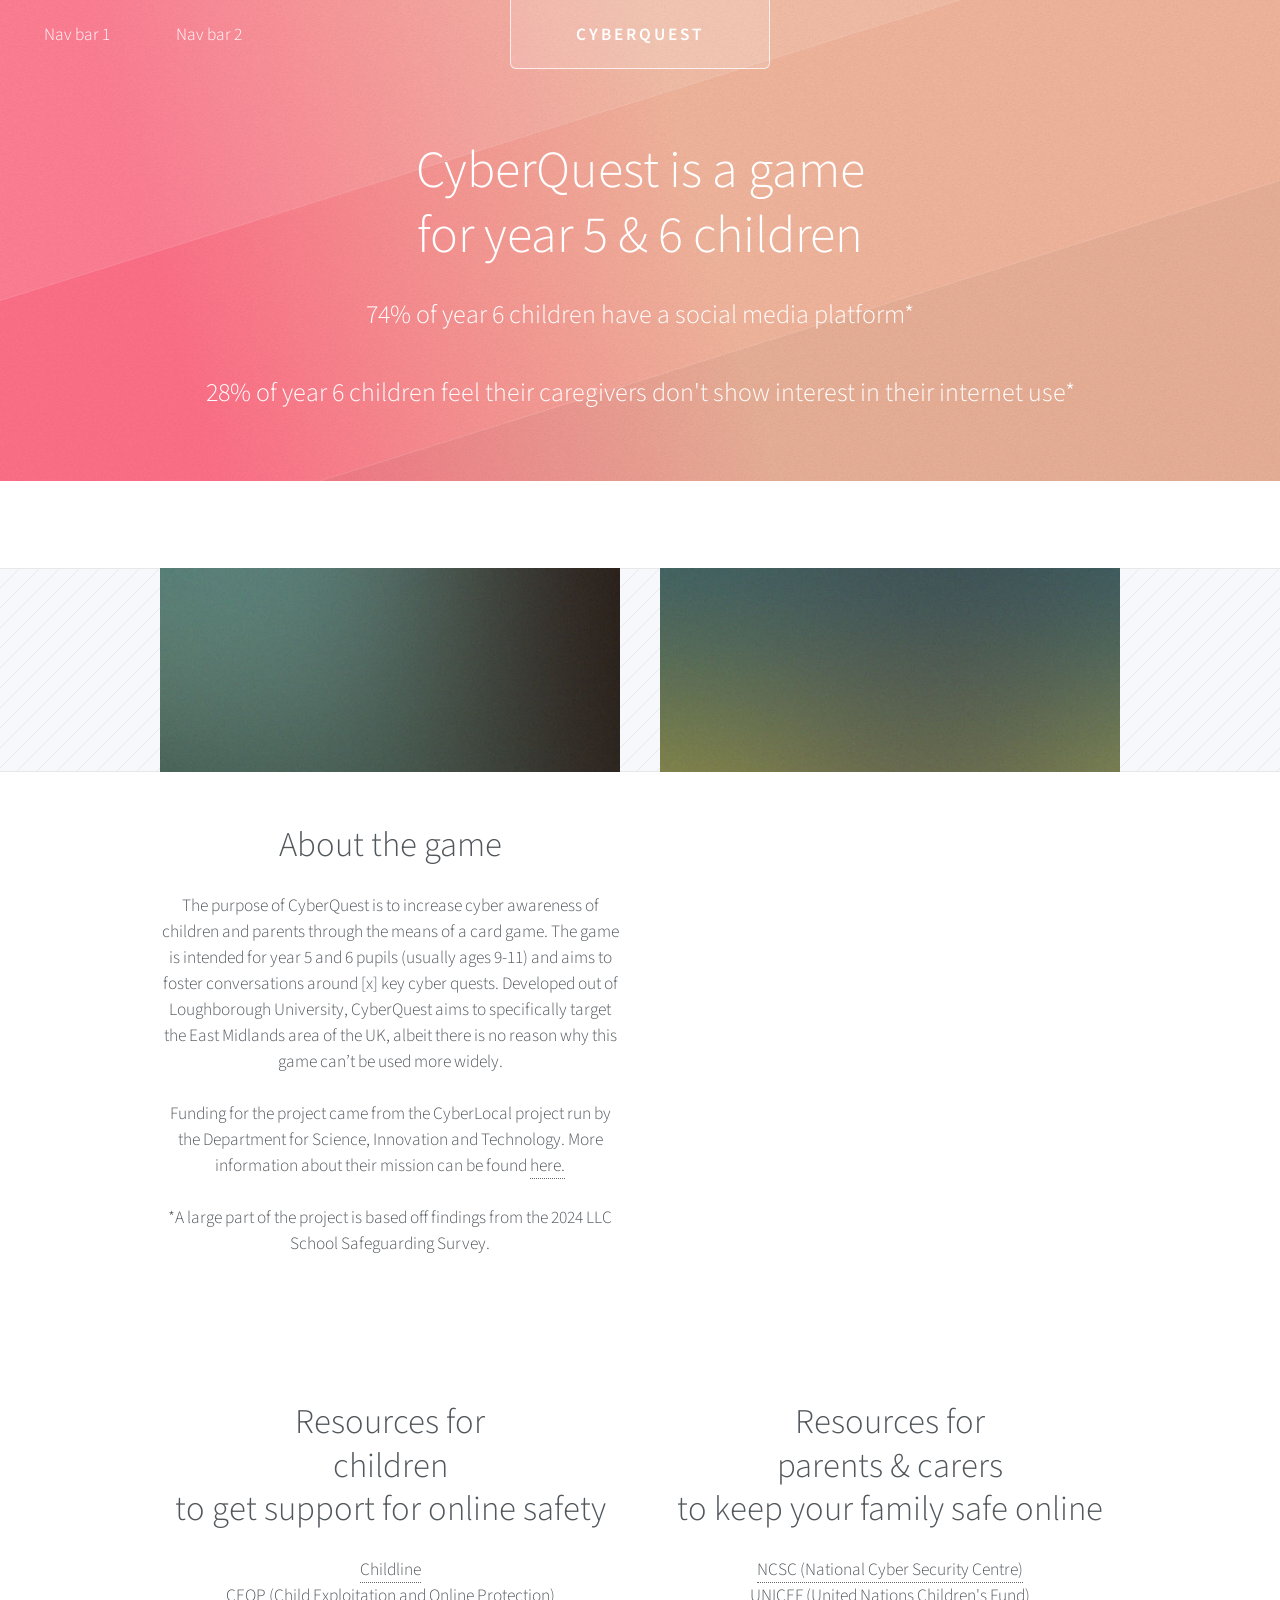
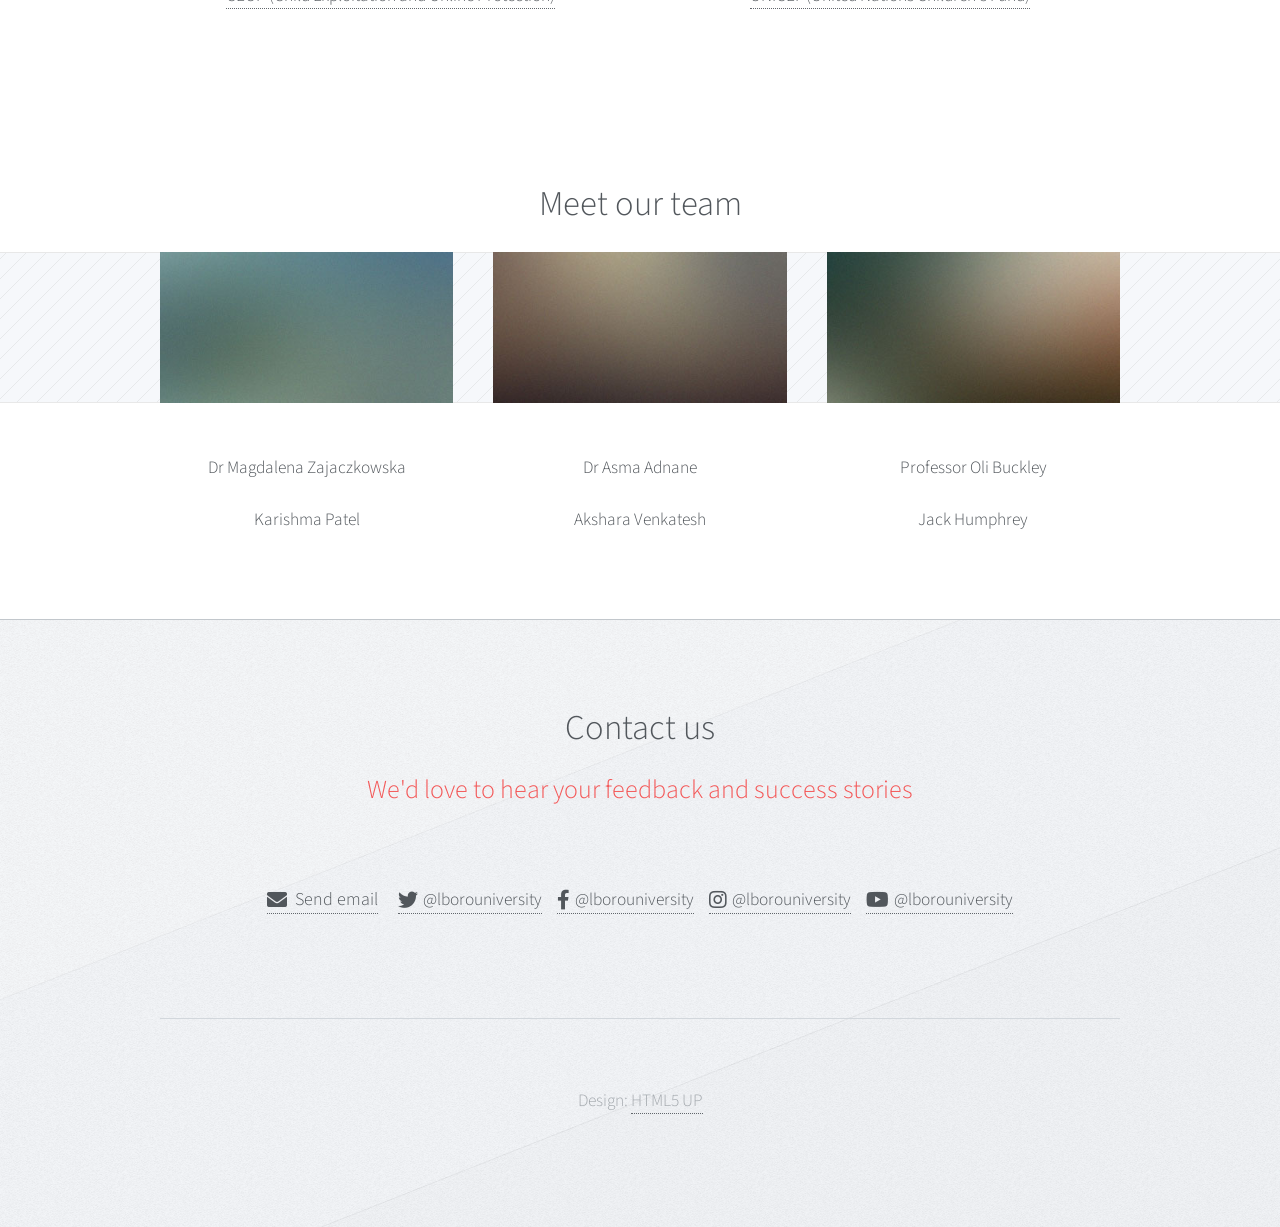
==== commit bd712a4b: "Update index.html" ====
--- a/index.html
+++ b/index.html
@@ -42,9 +42,9 @@
 							<p>74% of year 6 children have a social media platform*
 								<br><br>28% of year 6 children feel their caregivers don't show interest in their internet use*
 							</p>
-							<ul class="actions">
+							<!-- <ul class="actions">
 								<li><a href="#" class="button">Download the game</a></li>
-							</ul>
+							</ul> -->
 						</section>
 
 				</div>
@@ -57,12 +57,12 @@
 								<div class="image-wrapper first">
 									<a href="#" class="image featured first"><img src="images/pic01.jpg" alt="" /></a>
 								</div>
-								<header>
+								<header >
 									<h2>About the game</h2>
 								</header>
 								<p>The purpose of CyberQuest is to increase cyber awareness of children and parents through the means of a card game. The game is intended for year 5 and 6 pupils (usually ages 9-11) and aims to foster conversations around [x] key cyber quests. Developed out of Loughborough University, CyberQuest aims to specifically target the East Midlands area of the UK, albeit there is no reason why this game can’t be used more widely. 
 
-									<br><br>Funding for the project came from the CyberLocal project run by the Department for Science, Innovation and Technology. More information about their mission can be found <a href="https://www.gov.uk/government/organisations/department-for-science-innovation-and-technology">here</a>: 
+									<br><br>Funding for the project came from the CyberLocal project run by the Department for Science, Innovation and Technology. More information about their mission can be found <a href="https://www.gov.uk/government/organisations/department-for-science-innovation-and-technology">here.</a>
 									
 									<br><br>*A large part of the project is based off findings from the 2024 LLC School Safeguarding Survey.
 									<br><br><br><br><br>	
@@ -73,17 +73,12 @@
 								<div class="image-wrapper">
 									<a href="#" class="image featured"><img src="images/pic02.jpg" alt="" /></a>
 								</div>
+
+							</section>
+
+							<section class="col-6 col-12-narrower feature">
 								<header>
-									<h2>How to play the game</h2>
-								</header>
-								<p>Lorem ipsum dolor sit amet consectetur et sed adipiscing elit. Curabitur vel
-								sem sit dolor neque semper magna. Lorem ipsum dolor sit amet consectetur et sed
-			
-							</section>
-
-							<section class="col-6 col-12-narrower feature">
-								<header>
-									<h2>Additional resources for <br>children <br>to get support</h2>
+									<h2>Resources for <br>children <br>to get support for online safety</h2>
 								</header>
 								<p><a href="https://www.childline.org.uk/">Childline</a>
 								<br>
@@ -91,7 +86,7 @@
 							</section>
 							<section class="col-6 col-12-narrower feature">
 								<header>
-									<h2>Additional resources for <br>parents & carers <br>to keep your family safe online</h2>
+									<h2>Resources for <br>parents & carers <br>to keep your family safe online</h2>
 								</header>
 								<p><a href="https://www.ncsc.gov.uk/section/information-for/you-your-family">NCSC (National Cyber Security Centre)</a>
 								<br>
@@ -111,27 +106,38 @@
 						<header class="major">
 							<h2>Meet our team</h2>
 						</header>
+						<!-- Lecturers-->
 						<div class="row features">
 							<section class="col-4 col-12-narrower feature">
 								<div class="image-wrapper first">
 									<a href="#" class="image featured"><img src="images/pic03.jpg" alt="" /></a>
 								</div>
-								<p>Lorem ipsum dolor sit amet consectetur et sed adipiscing elit. Curabitur
-								vel sem sit dolor neque semper magna lorem ipsum.</p>
+								<p>Dr Magdalena Zajaczkowska</p>
 							</section>
 							<section class="col-4 col-12-narrower feature">
 								<div class="image-wrapper">
 									<a href="#" class="image featured"><img src="images/pic04.jpg" alt="" /></a>
 								</div>
-								<p>Lorem ipsum dolor sit amet consectetur et sed adipiscing elit. Curabitur
-								vel sem sit dolor neque semper magna lorem ipsum.</p>
+								<p>Dr Asma Adnane</p>
 							</section>
 							<section class="col-4 col-12-narrower feature">
 								<div class="image-wrapper">
 									<a href="#" class="image featured"><img src="images/pic05.jpg" alt="" /></a>
 								</div>
-								<p>Lorem ipsum dolor sit amet consectetur et sed adipiscing elit. Curabitur
-								vel sem sit dolor neque semper magna lorem ipsum.</p>
+								<p>Professor Oli Buckley</p>
+							</section>
+						</div>
+
+						<!-- Students -->
+						<div class="row features">
+							<section class="col-4 col-12-narrower feature">
+								<p>Karishma Patel</p>
+							</section>
+							<section class="col-4 col-12-narrower feature">
+								<p>Akshara Venkatesh</p>
+							</section>
+							<section class="col-4 col-12-narrower feature">
+								<p>Jack Humphrey</p>
 							</section>
 						</div>
 
@@ -148,39 +154,33 @@
 							<p>We'd love to hear your feedback and success stories</p>
 						</header>
 						<div class="row">
-							<section class="col-6 col-12-narrower">
-								<form method="post" action="#">
-									<div class="row gtr-50">
-										<div class="col-6 col-12-mobile">
-											<input name="name" placeholder="Name" type="text" />
-										</div>
-										<div class="col-6 col-12-mobile">
-											<input name="email" placeholder="Email" type="text" />
-										</div>
-										<div class="col-12">
-											<textarea name="message" placeholder="Message"></textarea>
-										</div>
-										<div class="col-12">
-											<ul class="actions">
-												<li><input type="submit" value="Send Message" /></li>
-												<li><input type="reset" value="Clear form" /></li>
-											</ul>
-										</div>
+							<section class="col-12">
+								<div style="display: flex; flex-wrap: wrap; align-items: center; justify-content: center; gap: 20px;">
+							
+									<!-- Email -->
+									<a href="mailto:someone@example.com" style="display: flex; align-items: center; gap: 8px; text-decoration: none; color: inherit;">
+										<i class="fa fa-envelope" style="font-size: 20px;"></i>
+										<span style="font-size: 18px;">Send email</span>
+									</a>
+							
+									<!-- Social Links -->
+									<div style="display: flex; flex-wrap: wrap; align-items: center; gap: 15px;">
+										<a href="https://x.com/lborouniversity" style="display: flex; align-items: center; gap: 5px; text-decoration: none;">
+											<i class="fab fa-twitter" style="font-size: 20px;"></i> @lborouniversity
+										</a>
+										<a href="https://www.facebook.com/lborouniversity" style="display: flex; align-items: center; gap: 5px; text-decoration: none;">
+											<i class="fab fa-facebook-f" style="font-size: 20px;"></i> @lborouniversity
+										</a>
+										<a href="https://www.instagram.com/lborouniversity" style="display: flex; align-items: center; gap: 5px; text-decoration: none;">
+											<i class="fab fa-instagram" style="font-size: 20px;"></i> @lborouniversity
+										</a>
+										<a href="https://www.youtube.com/@lborouniversity" style="display: flex; align-items: center; gap: 5px; text-decoration: none;">
+											<i class="fab fa-youtube" style="font-size: 20px;"></i> @lborouniversity
+										</a>
 									</div>
-								</form>
-							</section>
-							<section class="col-6 col-12-narrower">
-								<div class="row gtr-0">
-									<ul class="divided icons col-6 col-12-mobile">
-										<li class="icon brands fa-twitter"><a href="https://x.com/lborouniversity"><span class="extra">twitter.com/</span>@lborouniversity</a></li>
-										<li class="icon brands fa-facebook-f"><a href="https://www.facebook.com/lborouniversity"><span class="extra">facebook.com/</span>@lborouniversity</a></li>
-									</ul>
-									<ul class="divided icons col-6 col-12-mobile">
-										<li class="icon brands fa-instagram"><a href="https://www.instagram.com/lborouniversity"><span class="extra">instagram.com/</span>@lborouniversity</a></li>
-										<li class="icon brands fa-youtube"><a href="https://www.youtube.com/@lborouniversity"><span class="extra">youtube.com/</span>@lborouniversity</a></li>
-									</ul>
-								</div>
-							</section>
+							
+								</div>
+							</section>							
 						</div>
 					</div>
 					<div id="copyright" class="container">
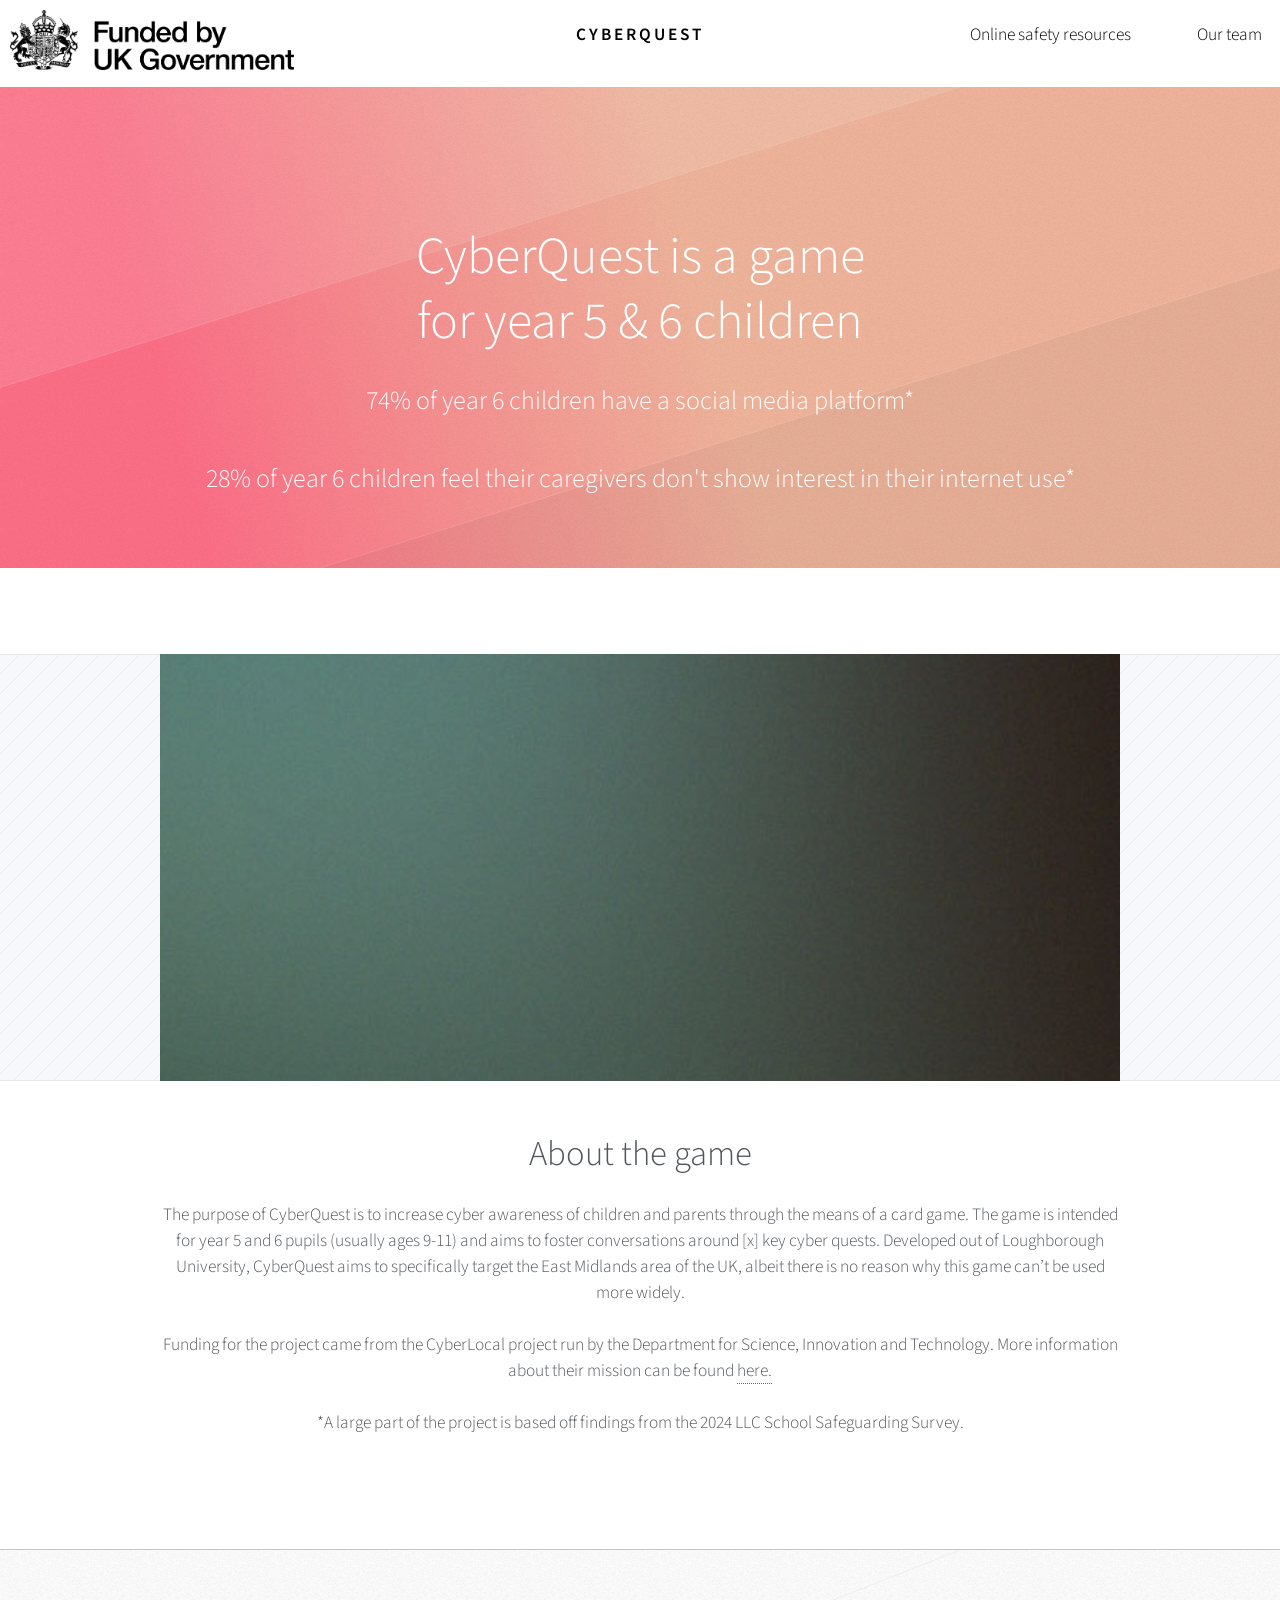
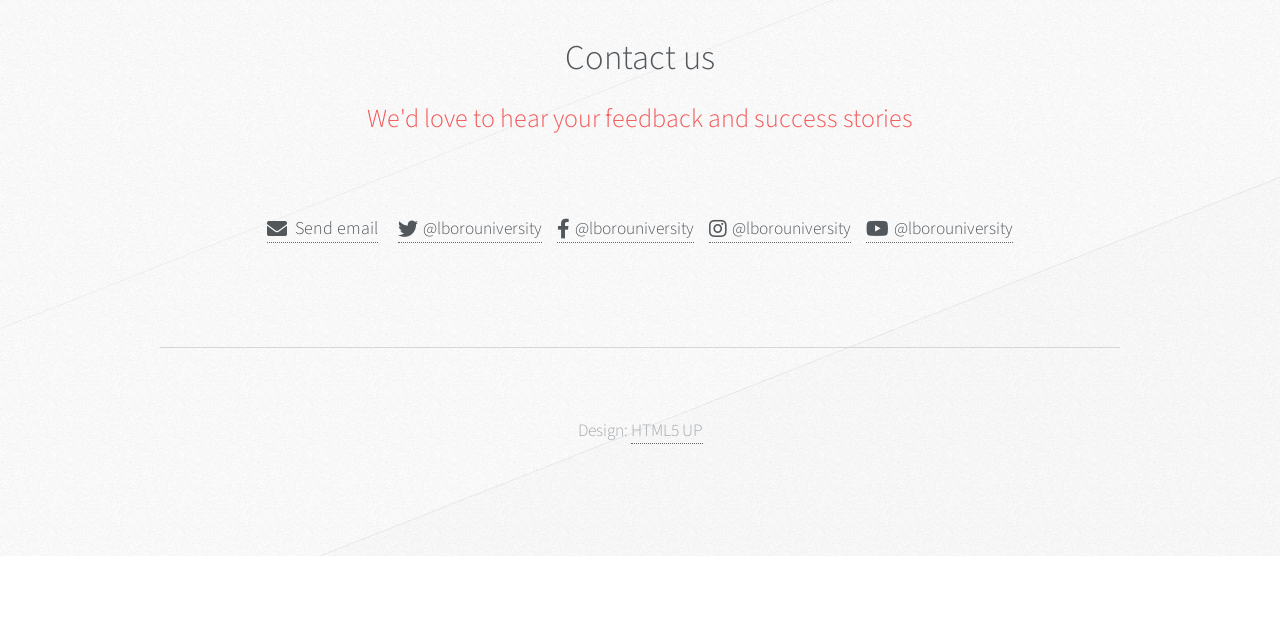
==== commit 8a2fb771: "nicer styling" ====
--- a/index.html
+++ b/index.html
@@ -15,23 +15,25 @@
 		<div id="page-wrapper">
 
 			<!-- Header -->
-				<div id="header-wrapper">
-					<div id="header" class="container">
+				<div class="wrapper">
+					<div id="header" class="container" style="display: flex; align-items: center;">
+						<img src="/assets/css/images/Funded by UK Gov.png" alt="Funded by UK Gov logo" style="height: 60px;position: absolute; top: 10px; left: 10px;">
 
 						<!-- Logo -->
-							<h1 id="logo"><a href="index.html">CyberQuest</a></h1>
+							<h1 id="logo"><a href="index.html" style="color:black;">CyberQuest</a></h1>
 
 						<!-- Nav -->
-							<nav id="nav">
+							<nav id="nav" style="justify-content: flex-end; color: white;">
 								<ul>
 
-									<li><a href="left-sidebar.html">Nav bar 1</a></li>
-									<li><a href="no-sidebar.html">Nav bar 2</a></li>
+									<li><a href="resources.html" style="color:black;">Online safety resources</a></li>
+									<li><a href="team.html" style="color:black;">Our team</a></li>
 								</ul>
 							</nav>
 
 					</div>
 
+					<div id="header-wrapper">
 					<!-- Hero -->
 						<section id="hero" class="container">
 							<header>
@@ -53,11 +55,11 @@
 				<div class="wrapper">
 					<div class="container">
 						<div class="row">
-							<section class="col-6 col-12-narrower feature">
+							<section class="feature">
 								<div class="image-wrapper first">
 									<a href="#" class="image featured first"><img src="images/pic01.jpg" alt="" /></a>
 								</div>
-								<header >
+								<header>
 									<h2>About the game</h2>
 								</header>
 								<p>The purpose of CyberQuest is to increase cyber awareness of children and parents through the means of a card game. The game is intended for year 5 and 6 pupils (usually ages 9-11) and aims to foster conversations around [x] key cyber quests. Developed out of Loughborough University, CyberQuest aims to specifically target the East Midlands area of the UK, albeit there is no reason why this game can’t be used more widely. 
@@ -65,86 +67,14 @@
 									<br><br>Funding for the project came from the CyberLocal project run by the Department for Science, Innovation and Technology. More information about their mission can be found <a href="https://www.gov.uk/government/organisations/department-for-science-innovation-and-technology">here.</a>
 									
 									<br><br>*A large part of the project is based off findings from the 2024 LLC School Safeguarding Survey.
-									<br><br><br><br><br>	
+									<br><br>
 								</p>
 
 							</section>
-							<section class="col-6 col-12-narrower feature">
-								<div class="image-wrapper">
-									<a href="#" class="image featured"><img src="images/pic02.jpg" alt="" /></a>
-								</div>
-
-							</section>
-
-							<section class="col-6 col-12-narrower feature">
-								<header>
-									<h2>Resources for <br>children <br>to get support for online safety</h2>
-								</header>
-								<p><a href="https://www.childline.org.uk/">Childline</a>
-								<br>
-									<a href="https://www.ceopeducation.co.uk/">CEOP (Child Exploitation and Online Protection)</a>
-							</section>
-							<section class="col-6 col-12-narrower feature">
-								<header>
-									<h2>Resources for <br>parents & carers <br>to keep your family safe online</h2>
-								</header>
-								<p><a href="https://www.ncsc.gov.uk/section/information-for/you-your-family">NCSC (National Cyber Security Centre)</a>
-								<br>
-									<a href="https://www.unicef.org/parenting/child-care/keep-your-child-safe-online">UNICEF (United Nations Children's Fund)</a>
-			
-							</section>
-
-
 
 						</div>
 					</div>
 				</div>
-
-		<!-- Features 2 -->
-				<div class="wrapper">
-					<section class="container">
-						<header class="major">
-							<h2>Meet our team</h2>
-						</header>
-						<!-- Lecturers-->
-						<div class="row features">
-							<section class="col-4 col-12-narrower feature">
-								<div class="image-wrapper first">
-									<a href="#" class="image featured"><img src="images/pic03.jpg" alt="" /></a>
-								</div>
-								<p>Dr Magdalena Zajaczkowska</p>
-							</section>
-							<section class="col-4 col-12-narrower feature">
-								<div class="image-wrapper">
-									<a href="#" class="image featured"><img src="images/pic04.jpg" alt="" /></a>
-								</div>
-								<p>Dr Asma Adnane</p>
-							</section>
-							<section class="col-4 col-12-narrower feature">
-								<div class="image-wrapper">
-									<a href="#" class="image featured"><img src="images/pic05.jpg" alt="" /></a>
-								</div>
-								<p>Professor Oli Buckley</p>
-							</section>
-						</div>
-
-						<!-- Students -->
-						<div class="row features">
-							<section class="col-4 col-12-narrower feature">
-								<p>Karishma Patel</p>
-							</section>
-							<section class="col-4 col-12-narrower feature">
-								<p>Akshara Venkatesh</p>
-							</section>
-							<section class="col-4 col-12-narrower feature">
-								<p>Jack Humphrey</p>
-							</section>
-						</div>
-
-					</section>
-				</div>
-
-
 
 			<!-- Footer -->
 				<div id="footer-wrapper">
@@ -158,6 +88,7 @@
 								<div style="display: flex; flex-wrap: wrap; align-items: center; justify-content: center; gap: 20px;">
 							
 									<!-- Email -->
+									<!--Will need to update on all three pages-->
 									<a href="mailto:someone@example.com" style="display: flex; align-items: center; gap: 8px; text-decoration: none; color: inherit;">
 										<i class="fa fa-envelope" style="font-size: 20px;"></i>
 										<span style="font-size: 18px;">Send email</span>
